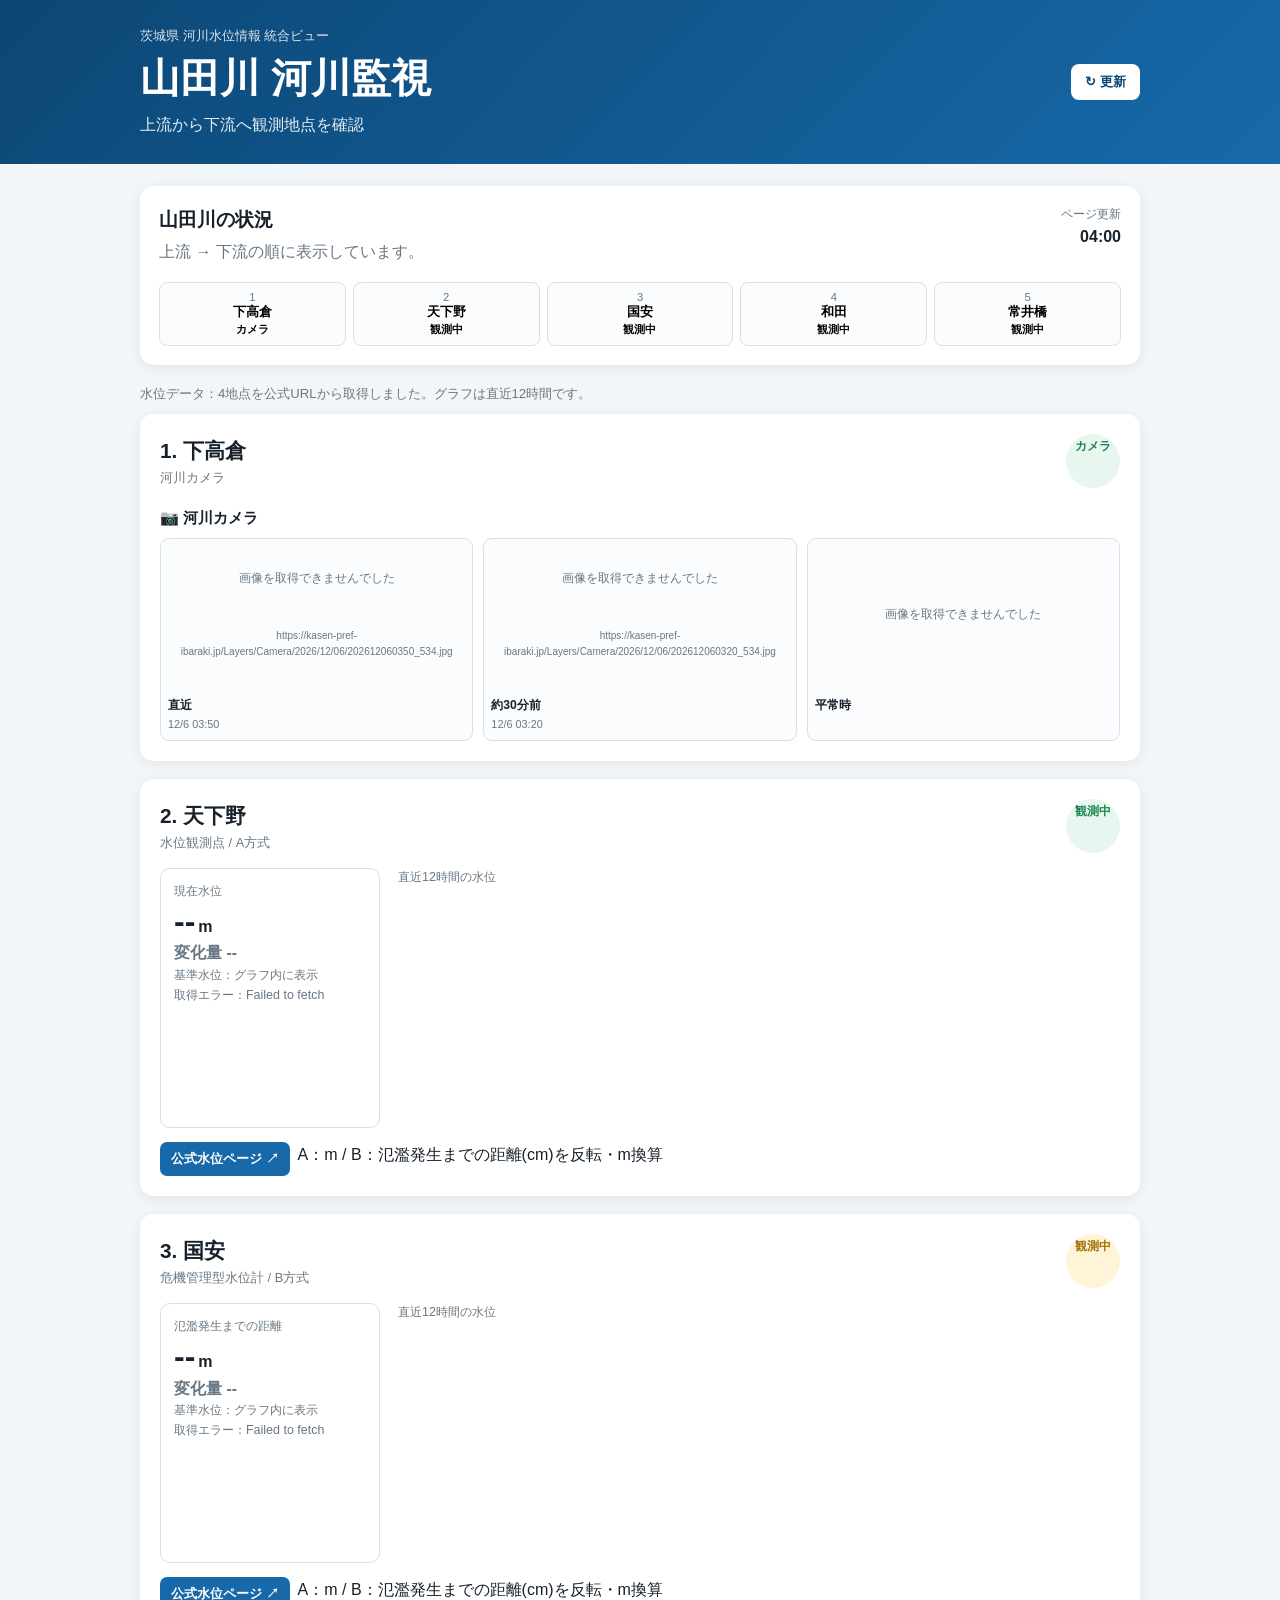
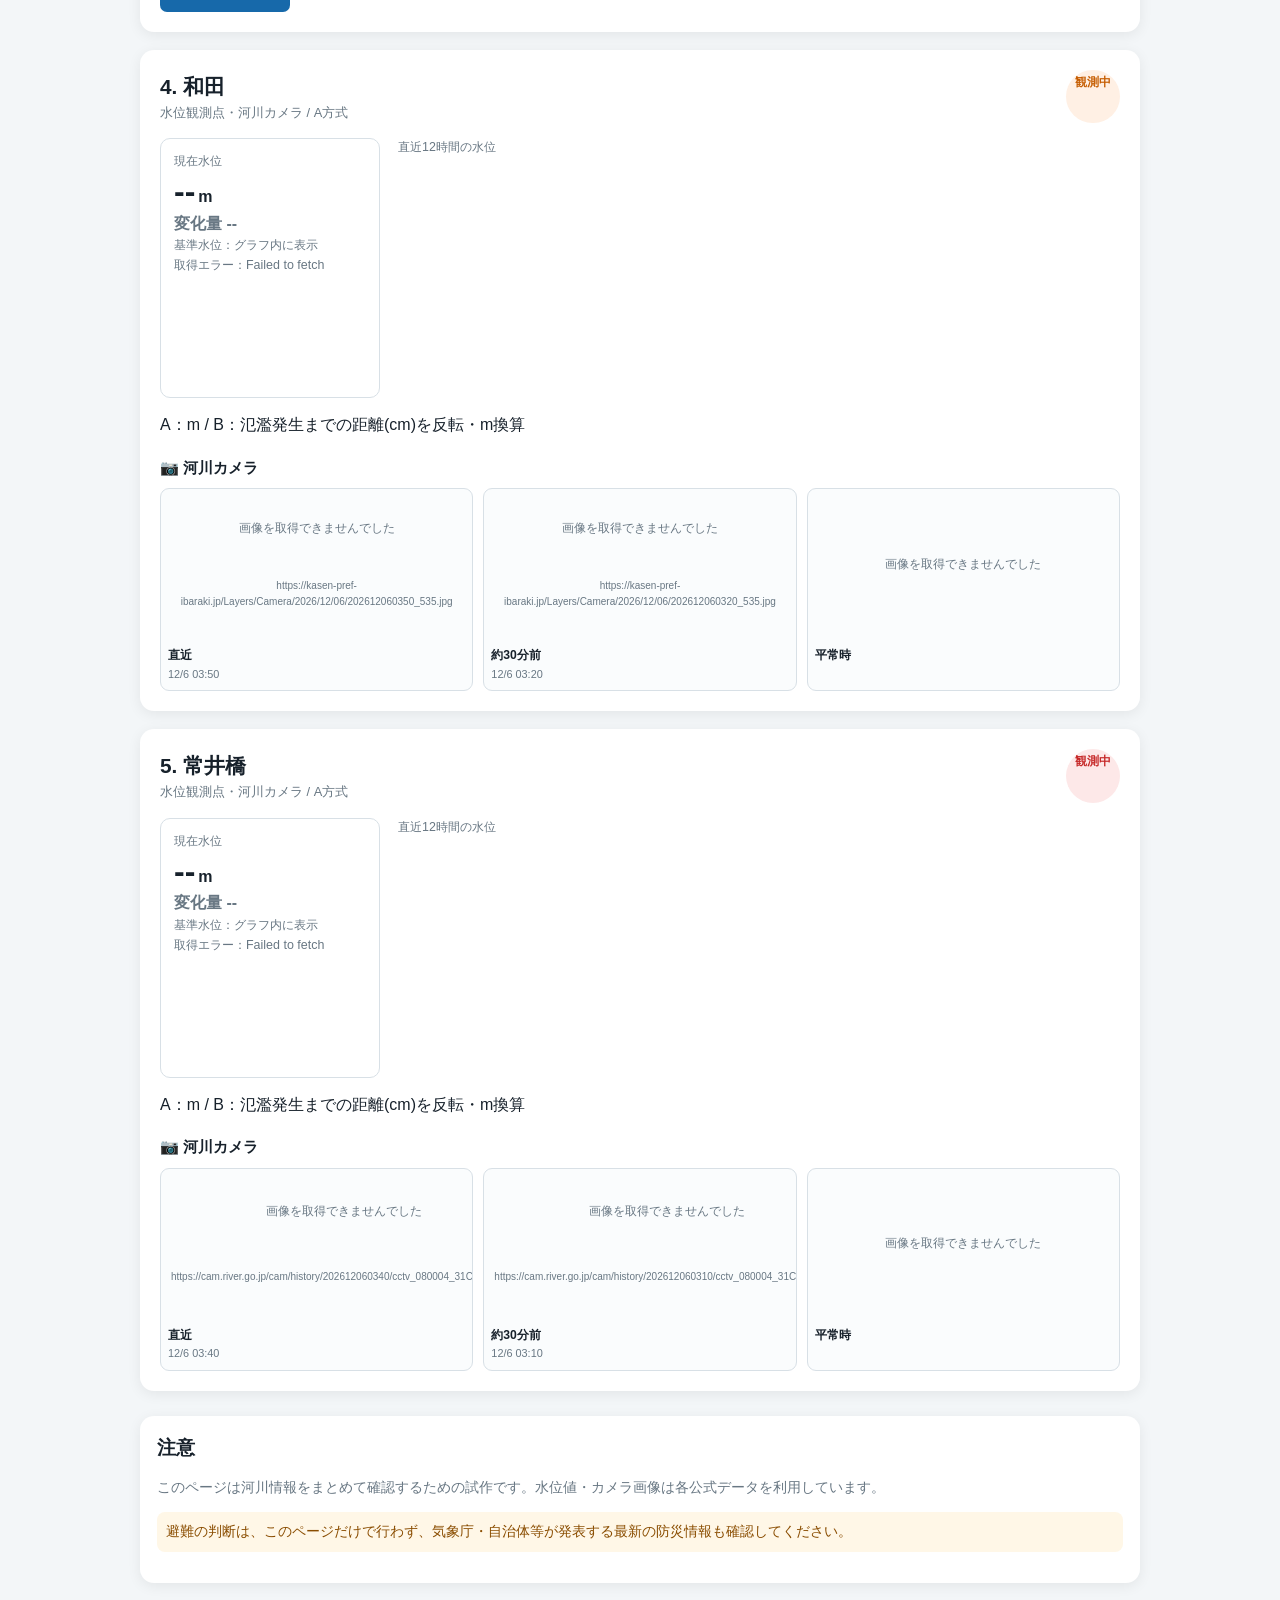
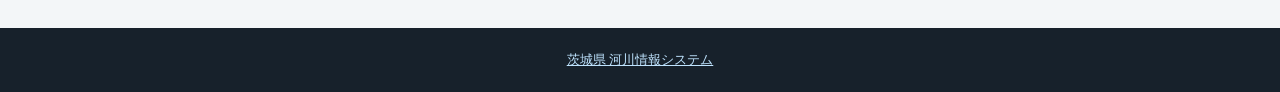
==== index.html @ 1f414ef3 "1st up" ====
<!DOCTYPE html>
<html lang="ja">
<head>
  <meta charset="UTF-8">
  <meta name="viewport" content="width=device-width, initial-scale=1.0">
  <title>山田川 河川監視</title>
  <link rel="stylesheet" href="style.css">
  <script src="https://cdn.jsdelivr.net/npm/chart.js"></script>
  <script src="https://cdn.jsdelivr.net/npm/chartjs-plugin-annotation@3.1.0"></script>
</head>
<body>
<header class="site-header">
  <div class="header-inner">
    <div>
      <p class="eyebrow">茨城県 河川水位情報 統合ビュー</p>
      <h1>山田川 河川監視</h1>
      <p class="subtitle">上流から下流へ観測地点を確認</p>
    </div>
    <button id="refreshBtn" class="refresh-btn">↻ 更新</button>
  </div>
</header>

<main class="container">
  <section class="overview">
    <div class="overview-title">
      <div>
        <h2>山田川の状況</h2>
        <p>上流 → 下流の順に表示しています。</p>
      </div>
      <div class="updated">
        <span>ページ更新</span>
        <strong id="updatedAt">--:--</strong>
      </div>
    </div>
    <div id="stationSummary" class="station-summary"></div>
  </section>

  <div id="message" class="message"></div>
  <section id="stationList" class="station-list"></section>

  <section class="notice">
    <h2>注意</h2>
    <p>このページは河川情報をまとめて確認するための試作です。水位値・カメラ画像は各公式データを利用しています。</p>
    <p class="warning">避難の判断は、このページだけで行わず、気象庁・自治体等が発表する最新の防災情報も確認してください。</p>
  </section>
</main>

<footer>
  <a href="https://www.kasen.pref.ibaraki.jp/" target="_blank" rel="noopener">茨城県 河川情報システム</a>
</footer>
<script src="script.js"></script>
</body>
</html>
---- style.css ----
*{box-sizing:border-box}
:root{--bg:#f3f6f8;--card:#fff;--text:#17212b;--muted:#687783;--line:#d8e0e6;--blue:#1769aa}
body{margin:0;background:var(--bg);color:var(--text);font-family:-apple-system,BlinkMacSystemFont,"Segoe UI","Noto Sans JP","Yu Gothic",Meiryo,sans-serif;line-height:1.6}
.site-header{background:linear-gradient(135deg,#0c4775,#1769aa);color:#fff;padding:26px 18px}
.header-inner,.container{width:min(100% - 28px,1000px);margin:auto}
.header-inner{display:flex;justify-content:space-between;align-items:center;gap:15px}
.eyebrow{margin:0;font-size:.8rem;opacity:.85}h1{margin:0;font-size:clamp(1.7rem,5vw,2.5rem)}.subtitle{margin:2px 0 0;opacity:.9}
.refresh-btn{border:0;border-radius:8px;background:#fff;color:#0c4775;padding:9px 14px;font-weight:700;cursor:pointer}
.container{padding:22px 0 45px}.overview,.station-card,.notice{background:var(--card);border-radius:14px;box-shadow:0 3px 14px #00000012}
.overview{padding:19px;margin-bottom:18px}.overview-title{display:flex;justify-content:space-between;gap:15px}.overview h2,.notice h2{margin:0;font-size:1.2rem}.overview p{margin:3px 0;color:var(--muted)}
.updated{text-align:right}.updated span{display:block;font-size:.75rem;color:var(--muted)}
.station-summary{display:grid;grid-template-columns:repeat(5,1fr);gap:7px;margin-top:15px}
.summary-item{border:1px solid var(--line);border-radius:8px;padding:8px 4px;background:#fafcfd;text-align:center;cursor:pointer}
.summary-item:hover{background:#e9f4fc}.summary-number{display:block;color:var(--muted);font-size:.7rem}.summary-name{display:block;font-weight:700;font-size:.82rem}
.summary-status{font-size:.7rem;font-weight:700}
.message{margin:10px 0;color:var(--muted);font-size:.82rem}
.station-card{position:relative;padding:20px;margin-bottom:18px}.station-header{display:flex;justify-content:space-between;gap:10px}.station-title h3{margin:0;font-size:1.3rem}.station-type{color:var(--muted);font-size:.8rem}
.status{border-radius:999px;padding:3px 9px;font-size:.73rem;font-weight:800;white-space:nowrap}.green{background:#e7f6ee;color:#16834b}.yellow{background:#fff4d8;color:#a16d00}.orange{background:#fff0e4;color:#c65d00}.red{background:#fde8e8;color:#c62828}
.station-body{display:grid;grid-template-columns:220px 1fr;gap:18px;margin-top:15px}.water-panel{border:1px solid var(--line);border-radius:10px;padding:13px}.water-label{font-size:.78rem;color:var(--muted)}.water-value{font-size:2rem;font-weight:800;line-height:1.2}.unit{font-size:1rem;margin-left:3px}.change{font-weight:700}.up{color:#c62828}.down{color:#1769aa}.flat{color:var(--muted)}
.chart-wrap{min-height:260px}.chart-title{font-size:.78rem;color:var(--muted);margin-bottom:5px}
.links{display:flex;flex-wrap:wrap;gap:8px;margin-top:14px}.links a{background:#1769aa;color:white;text-decoration:none;border-radius:7px;padding:7px 11px;font-size:.8rem;font-weight:700}.links a.secondary{background:#eef2f5;color:#34414c}
.camera-section{margin-top:18px}.camera-section h4{margin:0 0 8px;font-size:.95rem}
.camera-grid{display:grid;grid-template-columns:repeat(3,1fr);gap:10px}.camera-card{border:1px solid var(--line);border-radius:9px;overflow:hidden;background:#fafcfd}.camera-card img{width:100%;height:150px;object-fit:cover;display:block;background:#e9eef2}.camera-caption{padding:7px;font-size:.76rem;font-weight:700}.camera-time{font-size:.68rem;color:var(--muted);font-weight:400}
.camera-error{height:150px;display:grid;place-items:center;color:var(--muted);font-size:.75rem;text-align:center;padding:10px}
.notice{padding:17px;margin-top:25px}.notice p{color:var(--muted);font-size:.85rem}.warning{background:#fff7e7;padding:9px;border-radius:8px;color:#8a4d00!important}
footer{background:#17212b;color:#cbd5dc;text-align:center;padding:22px;font-size:.8rem}footer a{color:#bfe4ff}
@media(max-width:720px){.header-inner{align-items:flex-start;flex-direction:column}.station-summary{grid-template-columns:repeat(3,1fr)}.station-body{grid-template-columns:1fr}.camera-grid{grid-template-columns:1fr 1fr}.overview-title{flex-direction:column}.updated{text-align:left}}
@media(max-width:430px){.station-summary{grid-template-columns:repeat(2,1fr)}.camera-grid{grid-template-columns:1fr}.camera-card img,.camera-error{height:190px}}
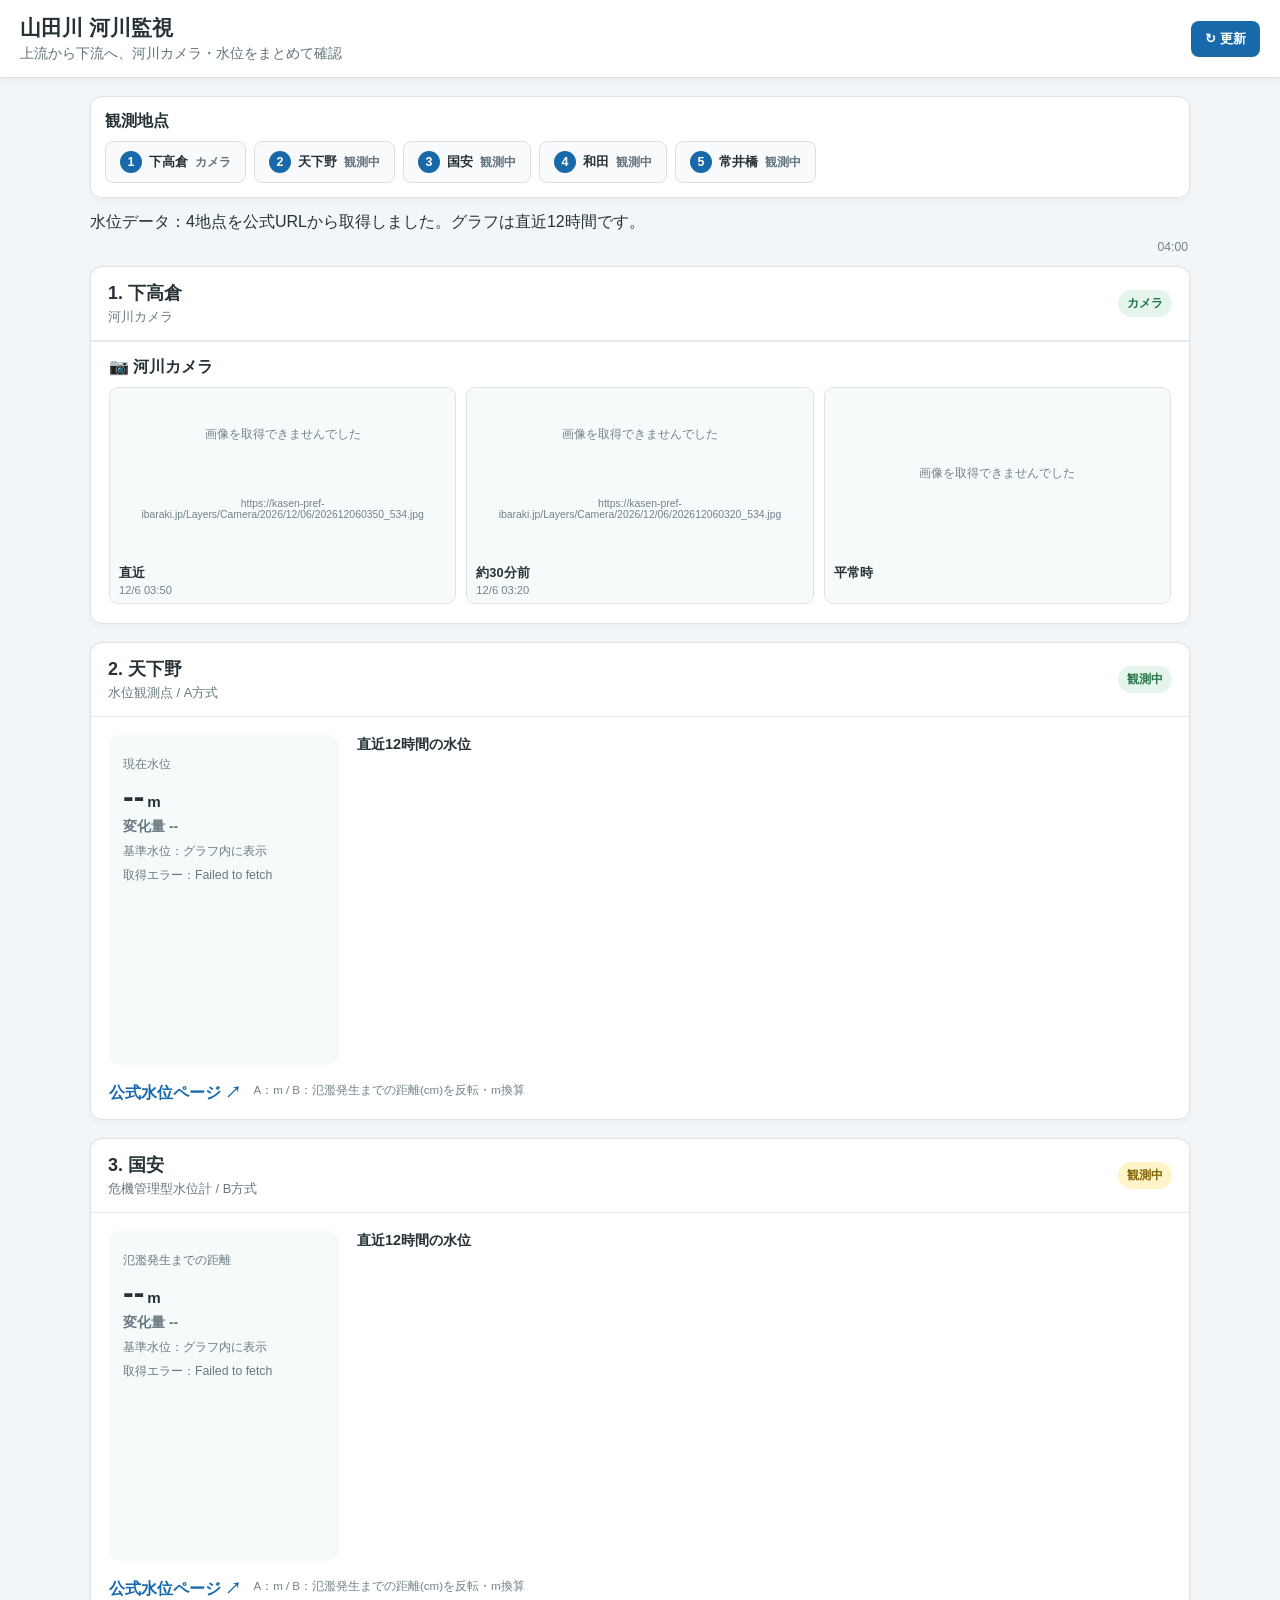
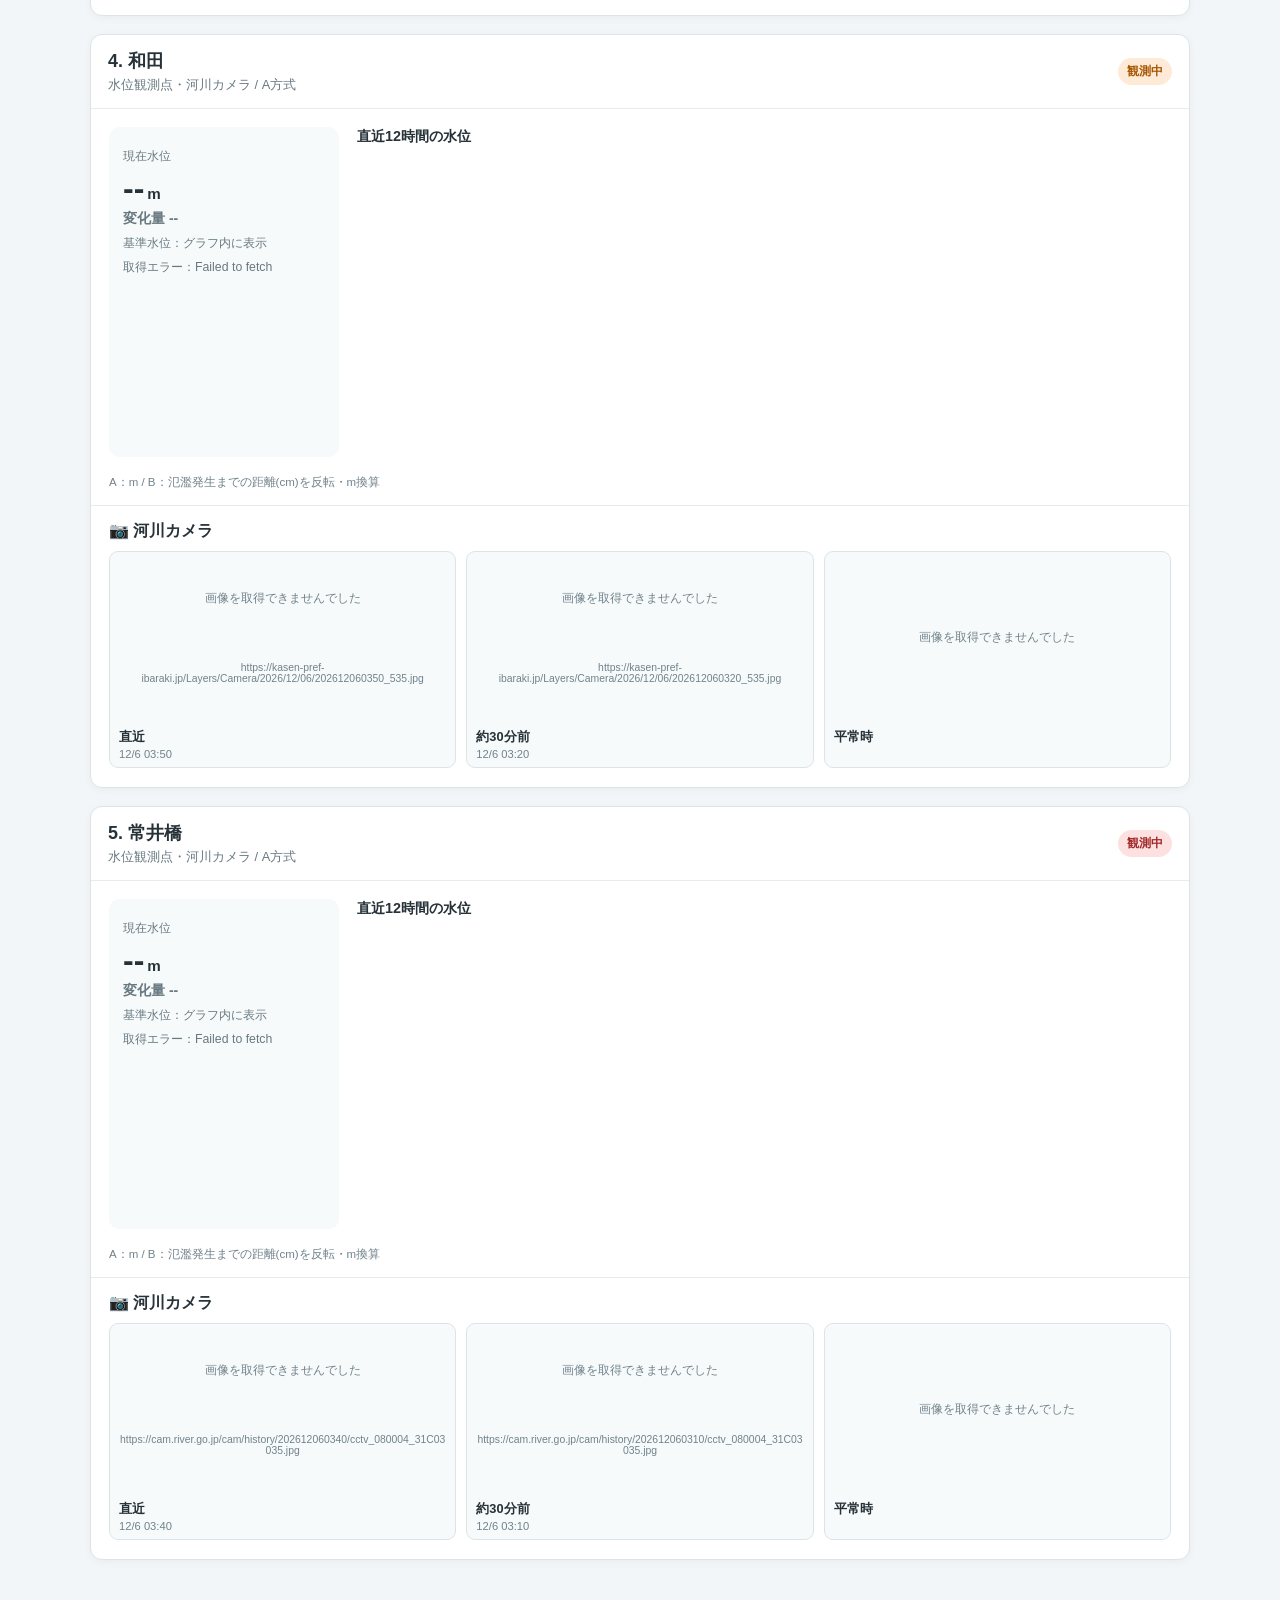
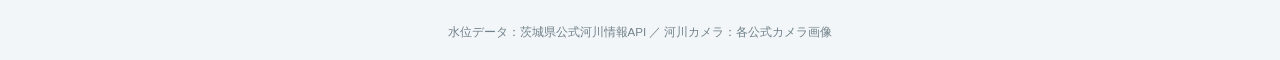
==== commit b972a2be: "5th up" ====
--- a/index.html
+++ b/index.html
@@ -1,53 +1 @@
-<!DOCTYPE html>
-<html lang="ja">
-<head>
-  <meta charset="UTF-8">
-  <meta name="viewport" content="width=device-width, initial-scale=1.0">
-  <title>山田川 河川監視</title>
-  <link rel="stylesheet" href="style.css">
-  <script src="https://cdn.jsdelivr.net/npm/chart.js"></script>
-  <script src="https://cdn.jsdelivr.net/npm/chartjs-plugin-annotation@3.1.0"></script>
-</head>
-<body>
-<header class="site-header">
-  <div class="header-inner">
-    <div>
-      <p class="eyebrow">茨城県 河川水位情報 統合ビュー</p>
-      <h1>山田川 河川監視</h1>
-      <p class="subtitle">上流から下流へ観測地点を確認</p>
-    </div>
-    <button id="refreshBtn" class="refresh-btn">↻ 更新</button>
-  </div>
-</header>
-
-<main class="container">
-  <section class="overview">
-    <div class="overview-title">
-      <div>
-        <h2>山田川の状況</h2>
-        <p>上流 → 下流の順に表示しています。</p>
-      </div>
-      <div class="updated">
-        <span>ページ更新</span>
-        <strong id="updatedAt">--:--</strong>
-      </div>
-    </div>
-    <div id="stationSummary" class="station-summary"></div>
-  </section>
-
-  <div id="message" class="message"></div>
-  <section id="stationList" class="station-list"></section>
-
-  <section class="notice">
-    <h2>注意</h2>
-    <p>このページは河川情報をまとめて確認するための試作です。水位値・カメラ画像は各公式データを利用しています。</p>
-    <p class="warning">避難の判断は、このページだけで行わず、気象庁・自治体等が発表する最新の防災情報も確認してください。</p>
-  </section>
-</main>
-
-<footer>
-  <a href="https://www.kasen.pref.ibaraki.jp/" target="_blank" rel="noopener">茨城県 河川情報システム</a>
-</footer>
-<script src="script.js"></script>
-</body>
-</html>
+<!doctype html><html lang="ja"><head><meta charset="UTF-8"><meta name="viewport" content="width=device-width,initial-scale=1"><title>山田川 河川監視</title><link rel="stylesheet" href="style.css"><script src="https://cdn.jsdelivr.net/npm/chart.js@4.4.4/dist/chart.umd.min.js"></script></head><body><header><div><h1>山田川 河川監視</h1><p>上流から下流へ、河川カメラ・水位をまとめて確認</p></div><button id="refreshBtn">↻ 更新</button></header><main><section class="summary"><h2>観測地点</h2><div id="stationSummary"></div></section><div id="message">データを取得しています…</div><div id="updatedAt"></div><section id="stationList"></section></main><footer>水位データ：茨城県公式河川情報API ／ 河川カメラ：各公式カメラ画像</footer><script src="script.js"></script></body></html>
--- a/style.css
+++ b/style.css
@@ -1,28 +1 @@
-*{box-sizing:border-box}
-:root{--bg:#f3f6f8;--card:#fff;--text:#17212b;--muted:#687783;--line:#d8e0e6;--blue:#1769aa}
-body{margin:0;background:var(--bg);color:var(--text);font-family:-apple-system,BlinkMacSystemFont,"Segoe UI","Noto Sans JP","Yu Gothic",Meiryo,sans-serif;line-height:1.6}
-.site-header{background:linear-gradient(135deg,#0c4775,#1769aa);color:#fff;padding:26px 18px}
-.header-inner,.container{width:min(100% - 28px,1000px);margin:auto}
-.header-inner{display:flex;justify-content:space-between;align-items:center;gap:15px}
-.eyebrow{margin:0;font-size:.8rem;opacity:.85}h1{margin:0;font-size:clamp(1.7rem,5vw,2.5rem)}.subtitle{margin:2px 0 0;opacity:.9}
-.refresh-btn{border:0;border-radius:8px;background:#fff;color:#0c4775;padding:9px 14px;font-weight:700;cursor:pointer}
-.container{padding:22px 0 45px}.overview,.station-card,.notice{background:var(--card);border-radius:14px;box-shadow:0 3px 14px #00000012}
-.overview{padding:19px;margin-bottom:18px}.overview-title{display:flex;justify-content:space-between;gap:15px}.overview h2,.notice h2{margin:0;font-size:1.2rem}.overview p{margin:3px 0;color:var(--muted)}
-.updated{text-align:right}.updated span{display:block;font-size:.75rem;color:var(--muted)}
-.station-summary{display:grid;grid-template-columns:repeat(5,1fr);gap:7px;margin-top:15px}
-.summary-item{border:1px solid var(--line);border-radius:8px;padding:8px 4px;background:#fafcfd;text-align:center;cursor:pointer}
-.summary-item:hover{background:#e9f4fc}.summary-number{display:block;color:var(--muted);font-size:.7rem}.summary-name{display:block;font-weight:700;font-size:.82rem}
-.summary-status{font-size:.7rem;font-weight:700}
-.message{margin:10px 0;color:var(--muted);font-size:.82rem}
-.station-card{position:relative;padding:20px;margin-bottom:18px}.station-header{display:flex;justify-content:space-between;gap:10px}.station-title h3{margin:0;font-size:1.3rem}.station-type{color:var(--muted);font-size:.8rem}
-.status{border-radius:999px;padding:3px 9px;font-size:.73rem;font-weight:800;white-space:nowrap}.green{background:#e7f6ee;color:#16834b}.yellow{background:#fff4d8;color:#a16d00}.orange{background:#fff0e4;color:#c65d00}.red{background:#fde8e8;color:#c62828}
-.station-body{display:grid;grid-template-columns:220px 1fr;gap:18px;margin-top:15px}.water-panel{border:1px solid var(--line);border-radius:10px;padding:13px}.water-label{font-size:.78rem;color:var(--muted)}.water-value{font-size:2rem;font-weight:800;line-height:1.2}.unit{font-size:1rem;margin-left:3px}.change{font-weight:700}.up{color:#c62828}.down{color:#1769aa}.flat{color:var(--muted)}
-.chart-wrap{min-height:260px}.chart-title{font-size:.78rem;color:var(--muted);margin-bottom:5px}
-.links{display:flex;flex-wrap:wrap;gap:8px;margin-top:14px}.links a{background:#1769aa;color:white;text-decoration:none;border-radius:7px;padding:7px 11px;font-size:.8rem;font-weight:700}.links a.secondary{background:#eef2f5;color:#34414c}
-.camera-section{margin-top:18px}.camera-section h4{margin:0 0 8px;font-size:.95rem}
-.camera-grid{display:grid;grid-template-columns:repeat(3,1fr);gap:10px}.camera-card{border:1px solid var(--line);border-radius:9px;overflow:hidden;background:#fafcfd}.camera-card img{width:100%;height:150px;object-fit:cover;display:block;background:#e9eef2}.camera-caption{padding:7px;font-size:.76rem;font-weight:700}.camera-time{font-size:.68rem;color:var(--muted);font-weight:400}
-.camera-error{height:150px;display:grid;place-items:center;color:var(--muted);font-size:.75rem;text-align:center;padding:10px}
-.notice{padding:17px;margin-top:25px}.notice p{color:var(--muted);font-size:.85rem}.warning{background:#fff7e7;padding:9px;border-radius:8px;color:#8a4d00!important}
-footer{background:#17212b;color:#cbd5dc;text-align:center;padding:22px;font-size:.8rem}footer a{color:#bfe4ff}
-@media(max-width:720px){.header-inner{align-items:flex-start;flex-direction:column}.station-summary{grid-template-columns:repeat(3,1fr)}.station-body{grid-template-columns:1fr}.camera-grid{grid-template-columns:1fr 1fr}.overview-title{flex-direction:column}.updated{text-align:left}}
-@media(max-width:430px){.station-summary{grid-template-columns:repeat(2,1fr)}.camera-grid{grid-template-columns:1fr}.camera-card img,.camera-error{height:190px}}
+*{box-sizing:border-box}body{margin:0;font-family:-apple-system,BlinkMacSystemFont,"Segoe UI","Noto Sans JP",sans-serif;background:#f3f6f8;color:#263238}header{position:sticky;top:0;z-index:10;display:flex;justify-content:space-between;align-items:center;padding:14px 20px;background:rgba(255,255,255,.97);border-bottom:1px solid #dce4e8;box-shadow:0 2px 8px rgba(0,0,0,.06)}header h1{margin:0 0 3px;font-size:1.3rem}header p{margin:0;color:#60727c;font-size:.85rem}button{border:0;border-radius:8px;padding:9px 14px;background:#1769aa;color:white;font-weight:bold;cursor:pointer}button:disabled{opacity:.6}main{width:min(1100px,calc(100% - 24px));margin:18px auto 45px}.summary,.station-card{background:#fff;border:1px solid #dce4e8;border-radius:12px;box-shadow:0 2px 8px rgba(0,0,0,.04)}.summary{padding:14px;margin-bottom:14px}.summary h2{margin:0 0 9px;font-size:1rem}#stationSummary{display:flex;flex-wrap:wrap;gap:8px}.summary-item{display:flex;align-items:center;gap:7px;border:1px solid #d7e0e5;border-radius:8px;background:#f8fafb;color:#263238}.summary-number{width:22px;height:22px;display:grid;place-items:center;border-radius:50%;background:#1769aa;color:#fff;font-size:.78rem}.summary-status{color:#60727c;font-size:.76rem}.message{padding:10px 12px;border-radius:8px;background:#eef6fb;color:#315b74;font-size:.88rem}.error-text{color:#b02a2a}.station-card{margin-bottom:18px;overflow:hidden}.station-header{display:flex;justify-content:space-between;gap:10px;align-items:center;padding:14px 17px;border-bottom:1px solid #e5ebee}.station-title h3{margin:0;font-size:1.12rem}.station-type{margin-top:4px;color:#687981;font-size:.8rem}.status{border-radius:999px;padding:5px 9px;font-size:.75rem;font-weight:bold}.status.green{background:#e5f5eb;color:#237447}.status.yellow{background:#fff4c9;color:#806300}.status.orange{background:#ffead7;color:#a65400}.status.red{background:#fde1e1;color:#a12626}.station-body{display:grid;grid-template-columns:230px minmax(0,1fr);gap:18px;padding:18px}.water-panel{border-radius:10px;background:#f7fafb;padding:14px}.water-label{color:#687981;font-size:.77rem;margin-top:7px}.water-value{margin:5px 0 2px;font-size:2rem;font-weight:800}.unit{font-size:.95rem;margin-left:3px}.change{font-weight:700;font-size:.88rem}.change.up{color:#c43e3e}.change.down{color:#1769aa}.change.flat{color:#687981}.chart-wrap{min-width:0}.chart-title{margin-bottom:7px;font-weight:bold;font-size:.9rem}.chart-wrap canvas{width:100%!important;height:300px!important}.links{padding:0 18px 15px;display:flex;gap:12px;flex-wrap:wrap}.links a{color:#1769aa;font-weight:bold;text-decoration:none}.links-note{color:#71828b;font-size:.72rem}.camera-section{border-top:1px solid #e5ebee;padding:15px 18px 19px}.camera-section h4{margin:0 0 9px}.camera-grid{display:grid;grid-template-columns:repeat(3,minmax(0,1fr));gap:10px}.camera-card{min-width:0;border:1px solid #dce4e8;border-radius:9px;overflow:hidden;background:#f7fafb}.camera-card img{display:block;width:100%;aspect-ratio:4/3;object-fit:cover;background:#e9eef1}.camera-error{min-height:170px;place-items:center;padding:10px;text-align:center;color:#71828b;font-size:.78rem;overflow-wrap:anywhere}.camera-caption{padding:7px 9px;font-size:.8rem;font-weight:bold}.camera-time{margin-top:2px;color:#71828b;font-size:.7rem;font-weight:normal}#updatedAt{margin:7px 2px 12px;color:#71828b;font-size:.76rem;text-align:right}footer{padding:20px;text-align:center;color:#71828b;font-size:.72rem}@media(max-width:760px){header{align-items:flex-start}.station-body{grid-template-columns:1fr}.camera-grid{grid-template-columns:1fr}.chart-wrap canvas{height:260px!important}}
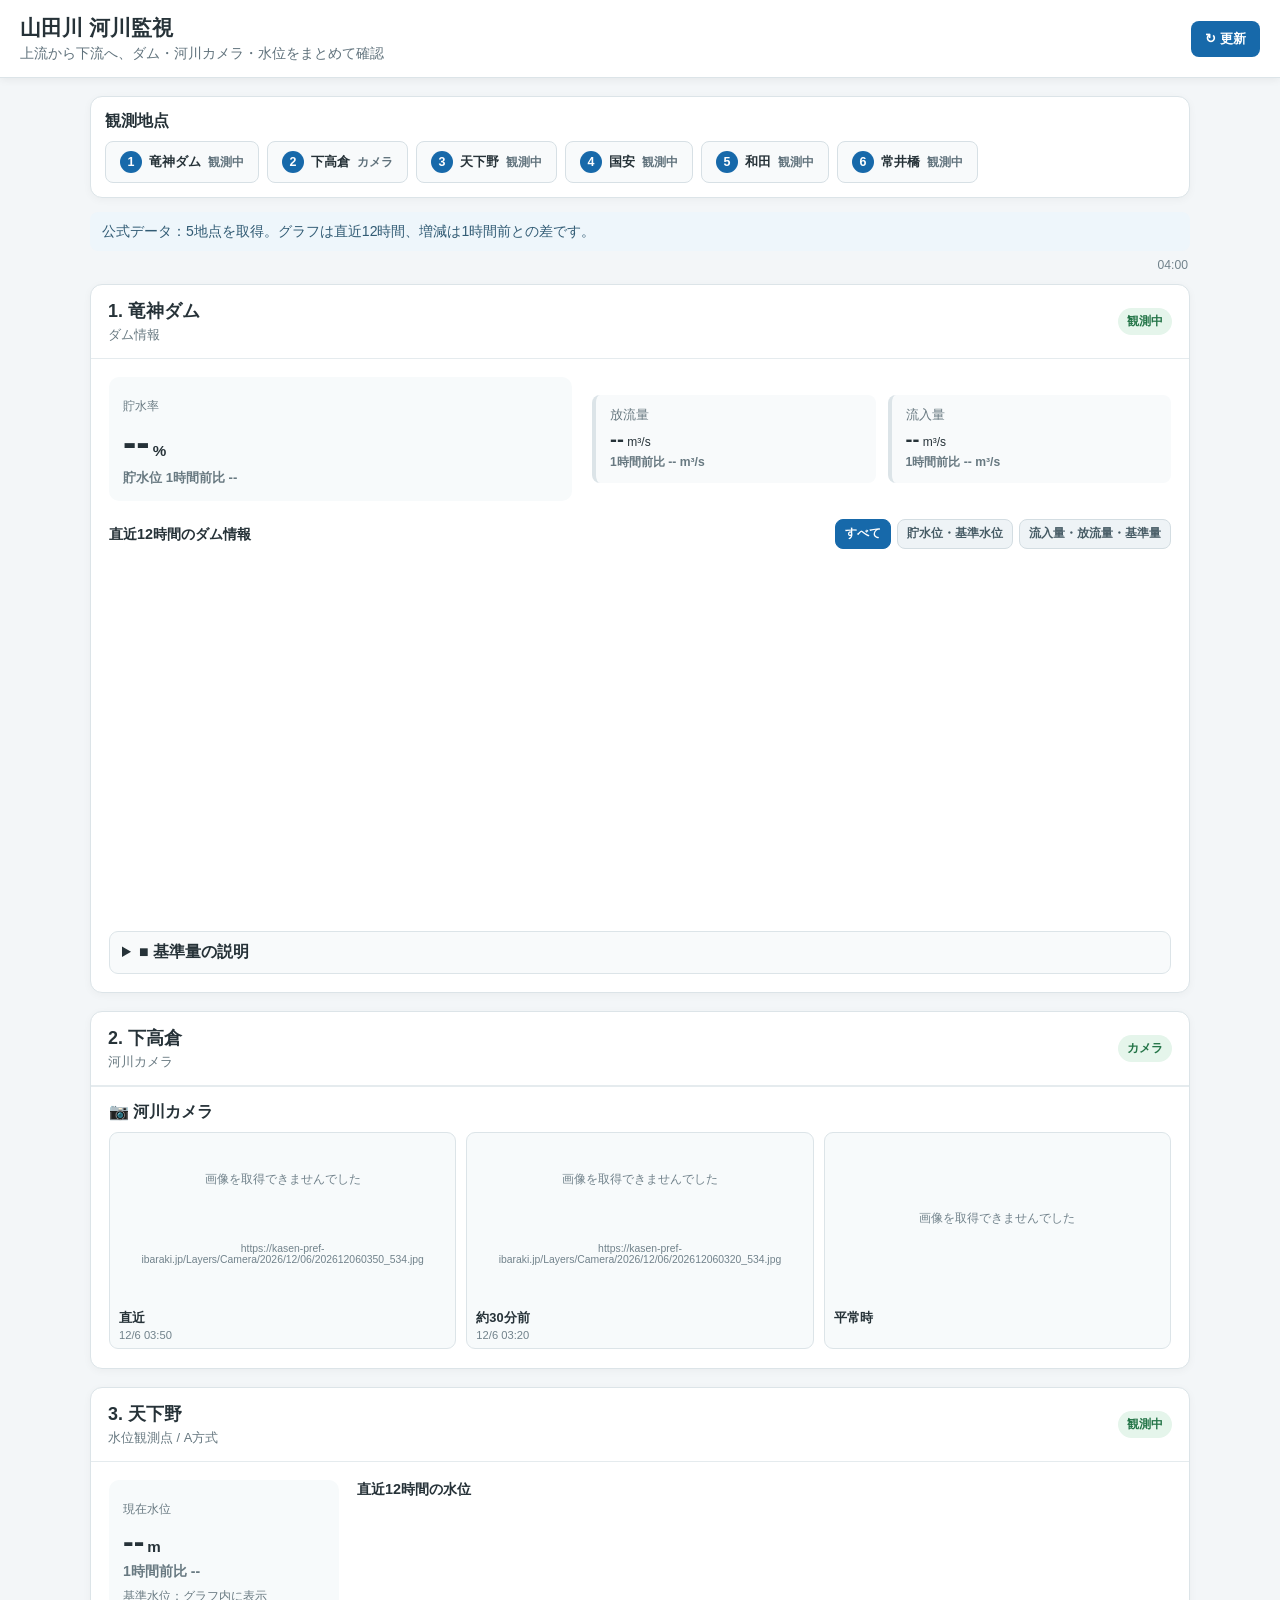
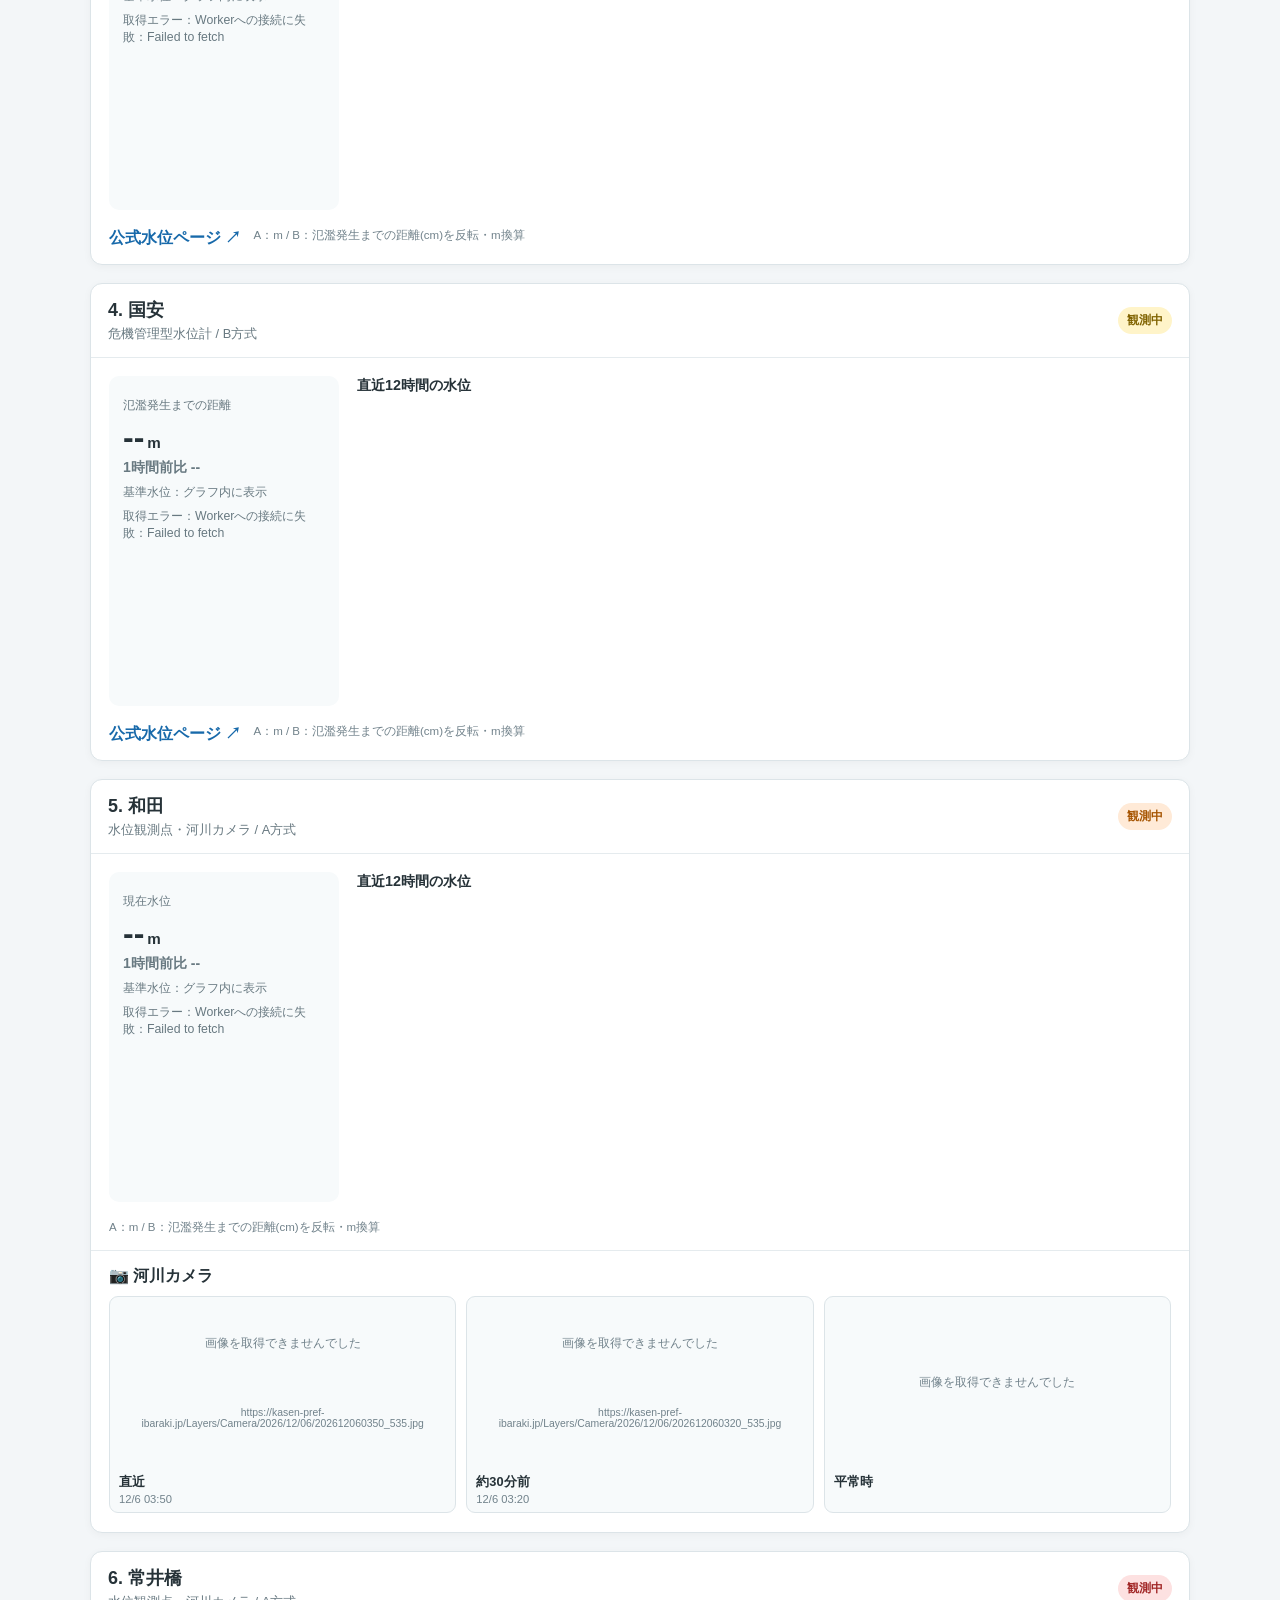
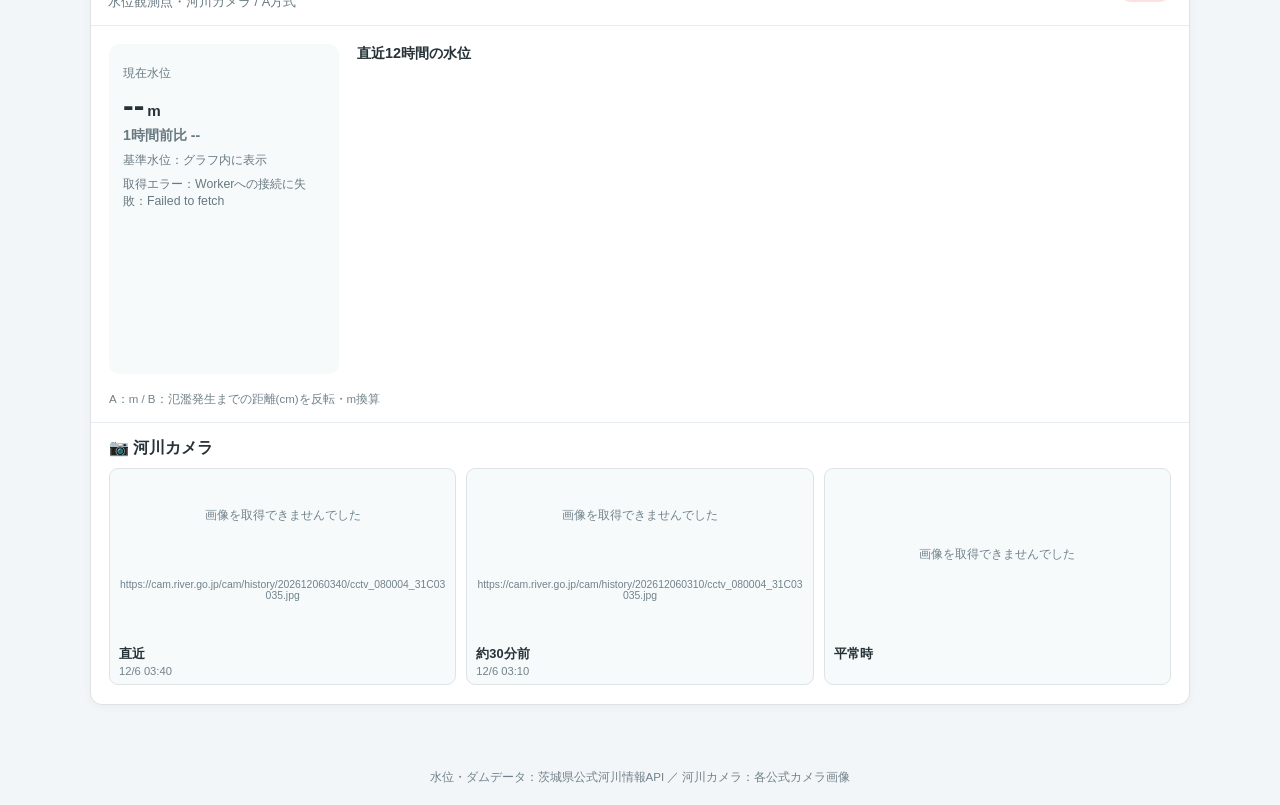
==== commit 516c5f9f: "8th up" ====
--- a/index.html
+++ b/index.html
@@ -1 +1,24 @@
-<!doctype html><html lang="ja"><head><meta charset="UTF-8"><meta name="viewport" content="width=device-width,initial-scale=1"><title>山田川 河川監視</title><link rel="stylesheet" href="style.css"><script src="https://cdn.jsdelivr.net/npm/chart.js@4.4.4/dist/chart.umd.min.js"></script></head><body><header><div><h1>山田川 河川監視</h1><p>上流から下流へ、河川カメラ・水位をまとめて確認</p></div><button id="refreshBtn">↻ 更新</button></header><main><section class="summary"><h2>観測地点</h2><div id="stationSummary"></div></section><div id="message">データを取得しています…</div><div id="updatedAt"></div><section id="stationList"></section></main><footer>水位データ：茨城県公式河川情報API ／ 河川カメラ：各公式カメラ画像</footer><script src="script.js"></script></body></html>
+<!doctype html>
+<html lang="ja">
+<head>
+<meta charset="UTF-8">
+<meta name="viewport" content="width=device-width,initial-scale=1">
+<title>山田川 河川監視</title>
+<link rel="stylesheet" href="style.css">
+<script src="https://cdn.jsdelivr.net/npm/chart.js@4.4.4/dist/chart.umd.min.js"></script>
+</head>
+<body>
+<header>
+  <div><h1>山田川 河川監視</h1><p>上流から下流へ、ダム・河川カメラ・水位をまとめて確認</p></div>
+  <button id="refreshBtn">↻ 更新</button>
+</header>
+<main>
+  <section class="summary"><h2>観測地点</h2><div id="stationSummary"></div></section>
+  <div id="message">データを取得しています…</div>
+  <div id="updatedAt"></div>
+  <section id="stationList"></section>
+</main>
+<footer>水位・ダムデータ：茨城県公式河川情報API ／ 河川カメラ：各公式カメラ画像</footer>
+<script src="script.js"></script>
+</body>
+</html>
--- a/style.css
+++ b/style.css
@@ -1 +1,4 @@
-*{box-sizing:border-box}body{margin:0;font-family:-apple-system,BlinkMacSystemFont,"Segoe UI","Noto Sans JP",sans-serif;background:#f3f6f8;color:#263238}header{position:sticky;top:0;z-index:10;display:flex;justify-content:space-between;align-items:center;padding:14px 20px;background:rgba(255,255,255,.97);border-bottom:1px solid #dce4e8;box-shadow:0 2px 8px rgba(0,0,0,.06)}header h1{margin:0 0 3px;font-size:1.3rem}header p{margin:0;color:#60727c;font-size:.85rem}button{border:0;border-radius:8px;padding:9px 14px;background:#1769aa;color:white;font-weight:bold;cursor:pointer}button:disabled{opacity:.6}main{width:min(1100px,calc(100% - 24px));margin:18px auto 45px}.summary,.station-card{background:#fff;border:1px solid #dce4e8;border-radius:12px;box-shadow:0 2px 8px rgba(0,0,0,.04)}.summary{padding:14px;margin-bottom:14px}.summary h2{margin:0 0 9px;font-size:1rem}#stationSummary{display:flex;flex-wrap:wrap;gap:8px}.summary-item{display:flex;align-items:center;gap:7px;border:1px solid #d7e0e5;border-radius:8px;background:#f8fafb;color:#263238}.summary-number{width:22px;height:22px;display:grid;place-items:center;border-radius:50%;background:#1769aa;color:#fff;font-size:.78rem}.summary-status{color:#60727c;font-size:.76rem}.message{padding:10px 12px;border-radius:8px;background:#eef6fb;color:#315b74;font-size:.88rem}.error-text{color:#b02a2a}.station-card{margin-bottom:18px;overflow:hidden}.station-header{display:flex;justify-content:space-between;gap:10px;align-items:center;padding:14px 17px;border-bottom:1px solid #e5ebee}.station-title h3{margin:0;font-size:1.12rem}.station-type{margin-top:4px;color:#687981;font-size:.8rem}.status{border-radius:999px;padding:5px 9px;font-size:.75rem;font-weight:bold}.status.green{background:#e5f5eb;color:#237447}.status.yellow{background:#fff4c9;color:#806300}.status.orange{background:#ffead7;color:#a65400}.status.red{background:#fde1e1;color:#a12626}.station-body{display:grid;grid-template-columns:230px minmax(0,1fr);gap:18px;padding:18px}.water-panel{border-radius:10px;background:#f7fafb;padding:14px}.water-label{color:#687981;font-size:.77rem;margin-top:7px}.water-value{margin:5px 0 2px;font-size:2rem;font-weight:800}.unit{font-size:.95rem;margin-left:3px}.change{font-weight:700;font-size:.88rem}.change.up{color:#c43e3e}.change.down{color:#1769aa}.change.flat{color:#687981}.chart-wrap{min-width:0}.chart-title{margin-bottom:7px;font-weight:bold;font-size:.9rem}.chart-wrap canvas{width:100%!important;height:300px!important}.links{padding:0 18px 15px;display:flex;gap:12px;flex-wrap:wrap}.links a{color:#1769aa;font-weight:bold;text-decoration:none}.links-note{color:#71828b;font-size:.72rem}.camera-section{border-top:1px solid #e5ebee;padding:15px 18px 19px}.camera-section h4{margin:0 0 9px}.camera-grid{display:grid;grid-template-columns:repeat(3,minmax(0,1fr));gap:10px}.camera-card{min-width:0;border:1px solid #dce4e8;border-radius:9px;overflow:hidden;background:#f7fafb}.camera-card img{display:block;width:100%;aspect-ratio:4/3;object-fit:cover;background:#e9eef1}.camera-error{min-height:170px;place-items:center;padding:10px;text-align:center;color:#71828b;font-size:.78rem;overflow-wrap:anywhere}.camera-caption{padding:7px 9px;font-size:.8rem;font-weight:bold}.camera-time{margin-top:2px;color:#71828b;font-size:.7rem;font-weight:normal}#updatedAt{margin:7px 2px 12px;color:#71828b;font-size:.76rem;text-align:right}footer{padding:20px;text-align:center;color:#71828b;font-size:.72rem}@media(max-width:760px){header{align-items:flex-start}.station-body{grid-template-columns:1fr}.camera-grid{grid-template-columns:1fr}.chart-wrap canvas{height:260px!important}}
+*{box-sizing:border-box}body{margin:0;font-family:-apple-system,BlinkMacSystemFont,"Segoe UI","Noto Sans JP",sans-serif;background:#f3f6f8;color:#263238}header{position:sticky;top:0;z-index:10;display:flex;justify-content:space-between;align-items:center;padding:14px 20px;background:rgba(255,255,255,.97);border-bottom:1px solid #dce4e8;box-shadow:0 2px 8px rgba(0,0,0,.06)}header h1{margin:0 0 3px;font-size:1.3rem}header p{margin:0;color:#60727c;font-size:.85rem}button{border:0;border-radius:8px;padding:9px 14px;background:#1769aa;color:white;font-weight:bold;cursor:pointer}button:disabled{opacity:.6}main{width:min(1100px,calc(100% - 24px));margin:18px auto 45px}.summary,.station-card{background:#fff;border:1px solid #dce4e8;border-radius:12px;box-shadow:0 2px 8px rgba(0,0,0,.04)}.summary{padding:14px;margin-bottom:14px}.summary h2{margin:0 0 9px;font-size:1rem}#stationSummary{display:flex;flex-wrap:wrap;gap:8px}.summary-item{display:flex;align-items:center;gap:7px;border:1px solid #d7e0e5;border-radius:8px;background:#f8fafb;color:#263238}.summary-number{width:22px;height:22px;display:grid;place-items:center;border-radius:50%;background:#1769aa;color:#fff;font-size:.78rem}.summary-status{color:#60727c;font-size:.76rem}.message{padding:10px 12px;border-radius:8px;background:#eef6fb;color:#315b74;font-size:.88rem}.error-text{color:#b02a2a}#message{padding:10px 12px;border-radius:8px;background:#eef6fb;color:#315b74;font-size:.88rem}.station-card{margin-bottom:18px;overflow:hidden}.station-header{display:flex;justify-content:space-between;gap:10px;align-items:center;padding:14px 17px;border-bottom:1px solid #e5ebee}.station-title h3{margin:0;font-size:1.12rem}.station-type{margin-top:4px;color:#687981;font-size:.8rem}.status{border-radius:999px;padding:5px 9px;font-size:.75rem;font-weight:bold}.status.green{background:#e5f5eb;color:#237447}.status.yellow{background:#fff4c9;color:#806300}.status.orange{background:#ffead7;color:#a65400}.status.red{background:#fde1e1;color:#a12626}.station-body{display:grid;grid-template-columns:230px minmax(0,1fr);gap:18px;padding:18px}.water-panel{border-radius:10px;background:#f7fafb;padding:14px}.water-label{color:#687981;font-size:.77rem;margin-top:7px}.water-value{margin:5px 0 2px;font-size:2rem;font-weight:800}.unit{font-size:.95rem;margin-left:3px}.change{font-weight:700;font-size:.88rem}.change.up,.dam-sub-change.up,.dam-flow-item em.up{color:#c43e3e}.change.down,.dam-sub-change.down,.dam-flow-item em.down{color:#1769aa}.change.flat,.dam-sub-change.flat,.dam-flow-item em.flat{color:#687981}.chart-wrap{min-width:0}.chart-title{margin-bottom:7px;font-weight:bold;font-size:.9rem}.chart-wrap canvas{width:100%!important;height:300px!important}.links{padding:0 18px 15px;display:flex;gap:12px;flex-wrap:wrap}.links a{color:#1769aa;font-weight:bold;text-decoration:none}.links-note{color:#71828b;font-size:.72rem}.camera-section{border-top:1px solid #e5ebee;padding:15px 18px 19px}.camera-section h4{margin:0 0 9px}.camera-grid{display:grid;grid-template-columns:repeat(3,minmax(0,1fr));gap:10px}.camera-card{min-width:0;border:1px solid #dce4e8;border-radius:9px;overflow:hidden;background:#f7fafb}.camera-card img{display:block;width:100%;aspect-ratio:4/3;object-fit:cover;background:#e9eef1}.camera-error{min-height:170px;place-items:center;padding:10px;text-align:center;color:#71828b;font-size:.78rem;overflow-wrap:anywhere}.camera-caption{padding:7px 9px;font-size:.8rem;font-weight:bold}.camera-time{margin-top:2px;color:#71828b;font-size:.7rem;font-weight:normal}#updatedAt{margin:7px 2px 12px;color:#71828b;font-size:.76rem;text-align:right}footer{padding:20px;text-align:center;color:#71828b;font-size:.72rem}
+/* 竜神ダム */
+.dam-summary{display:grid;grid-template-columns:minmax(240px,1fr) minmax(300px,1.25fr);gap:20px;padding:18px}.dam-main-value{border-radius:10px;background:#f7fafb;padding:14px}.dam-main-value .water-value{font-size:2.5rem}.dam-sub-change{font-size:.82rem;font-weight:700;margin-top:4px}.dam-flow-values{display:grid;grid-template-columns:1fr 1fr;gap:12px;align-items:center}.dam-flow-item{padding:12px 14px;border-left:4px solid #dce4e8;background:#f8fafb;border-radius:8px}.dam-flow-item span{display:block;color:#687981;font-size:.8rem}.dam-flow-item strong{display:block;font-size:1.3rem;margin-top:3px}.dam-flow-item strong small{font-size:.75rem;font-weight:normal}.dam-flow-item em{display:block;font-style:normal;font-size:.76rem;font-weight:700;margin-top:3px}.dam-chart-section{padding:0 18px 18px}.chart-title-row{display:flex;justify-content:space-between;align-items:center;gap:10px;flex-wrap:wrap;margin-bottom:8px}.chart-title-row .chart-title{margin:0}.dam-mode-buttons{display:flex;flex-wrap:wrap;gap:6px}.dam-mode-btn{padding:6px 9px;background:#eef3f6;color:#455a64;border:1px solid #d3dde2;font-size:.74rem}.dam-mode-btn.active{background:#1769aa;color:#fff;border-color:#1769aa}.dam-chart-wrap{height:360px}.dam-chart-wrap canvas{width:100%!important;height:360px!important}.dam-reference{margin-top:14px;border:1px solid #dce4e8;border-radius:9px;background:#f8fafb}.dam-reference summary{padding:10px 12px;cursor:pointer;font-weight:bold}.dam-reference-grid{display:grid;grid-template-columns:1fr 1fr;gap:18px;padding:4px 15px 15px}.dam-reference h4{margin:10px 0 6px;font-size:.9rem}.dam-reference ul{margin:0 0 8px;padding-left:1.2em;font-size:.8rem;line-height:1.7}.dam-reference p{margin:0;color:#5f7078;font-size:.76rem;line-height:1.7}
+@media(max-width:760px){header{align-items:flex-start}.station-body,.dam-summary{grid-template-columns:1fr}.camera-grid{grid-template-columns:1fr}.chart-wrap canvas{height:260px!important}.dam-chart-wrap,.dam-chart-wrap canvas{height:320px!important}.dam-flow-values{grid-template-columns:1fr}.dam-reference-grid{grid-template-columns:1fr}}
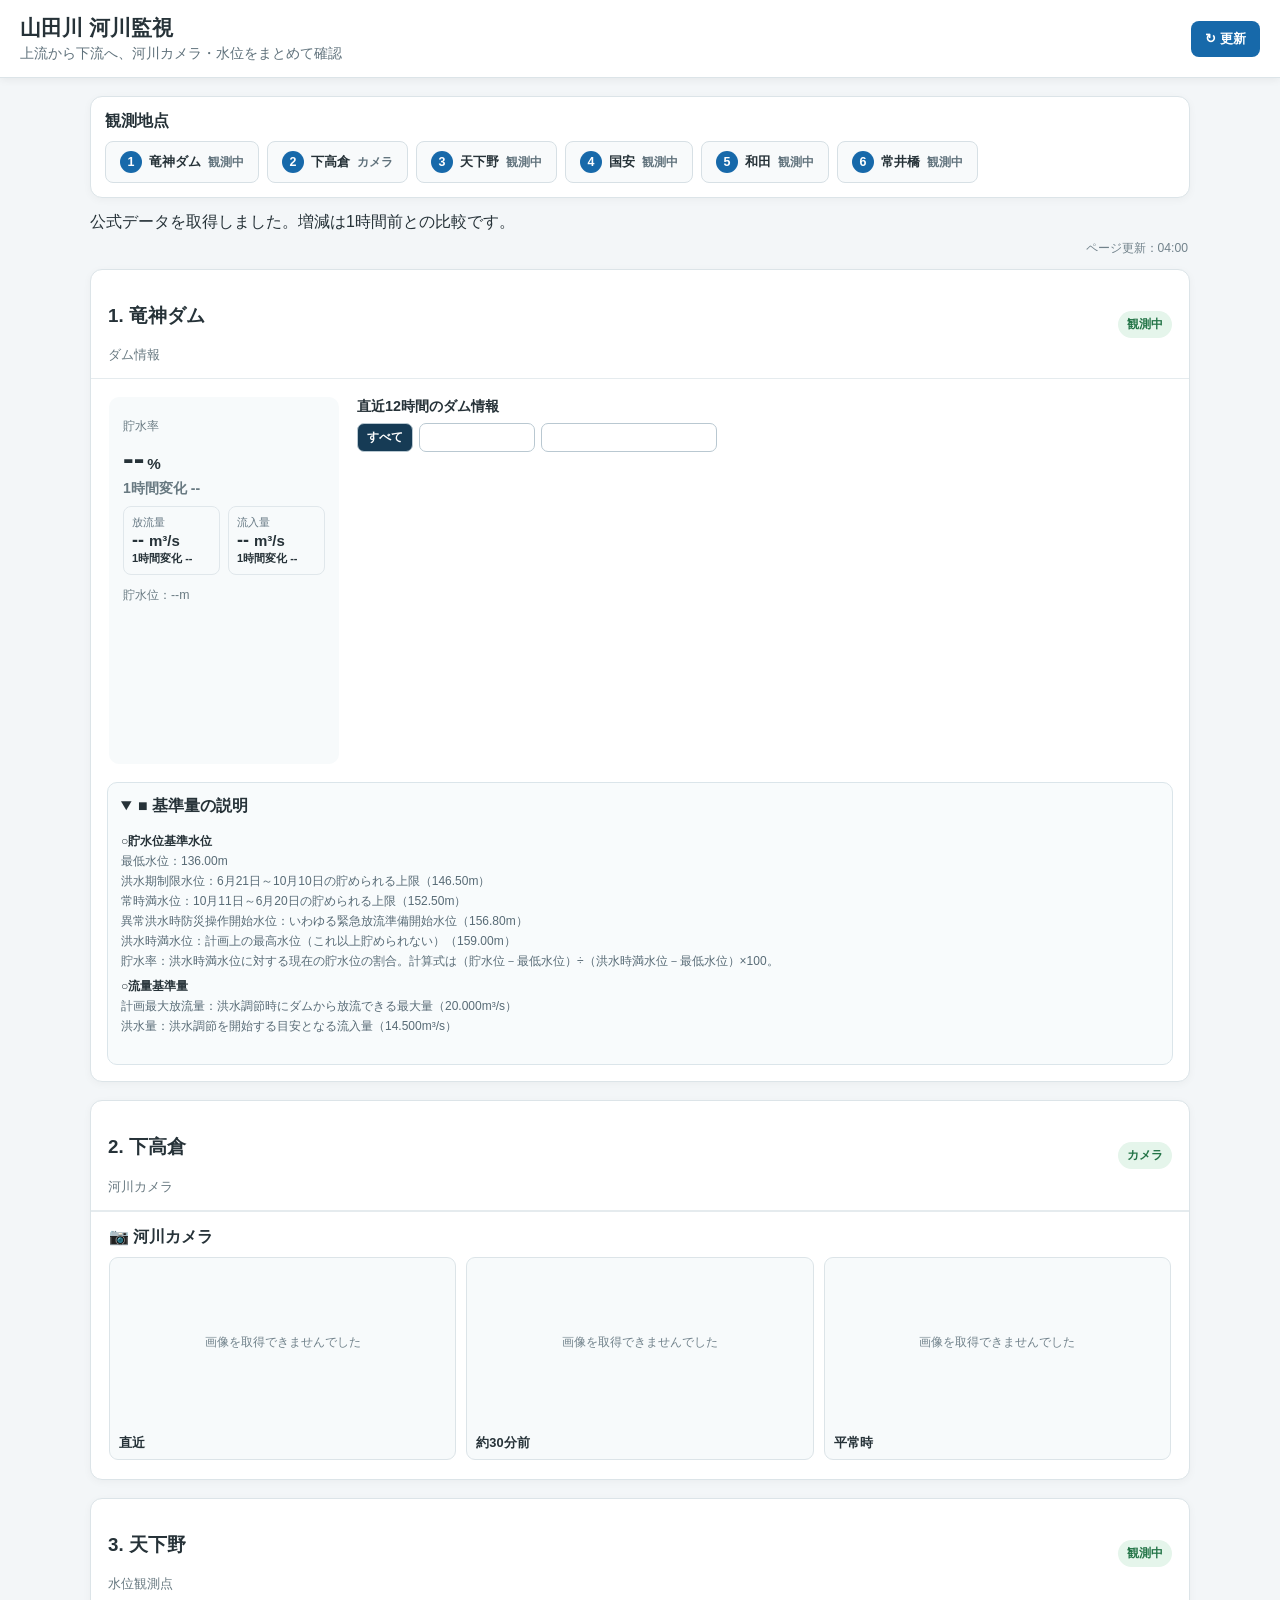
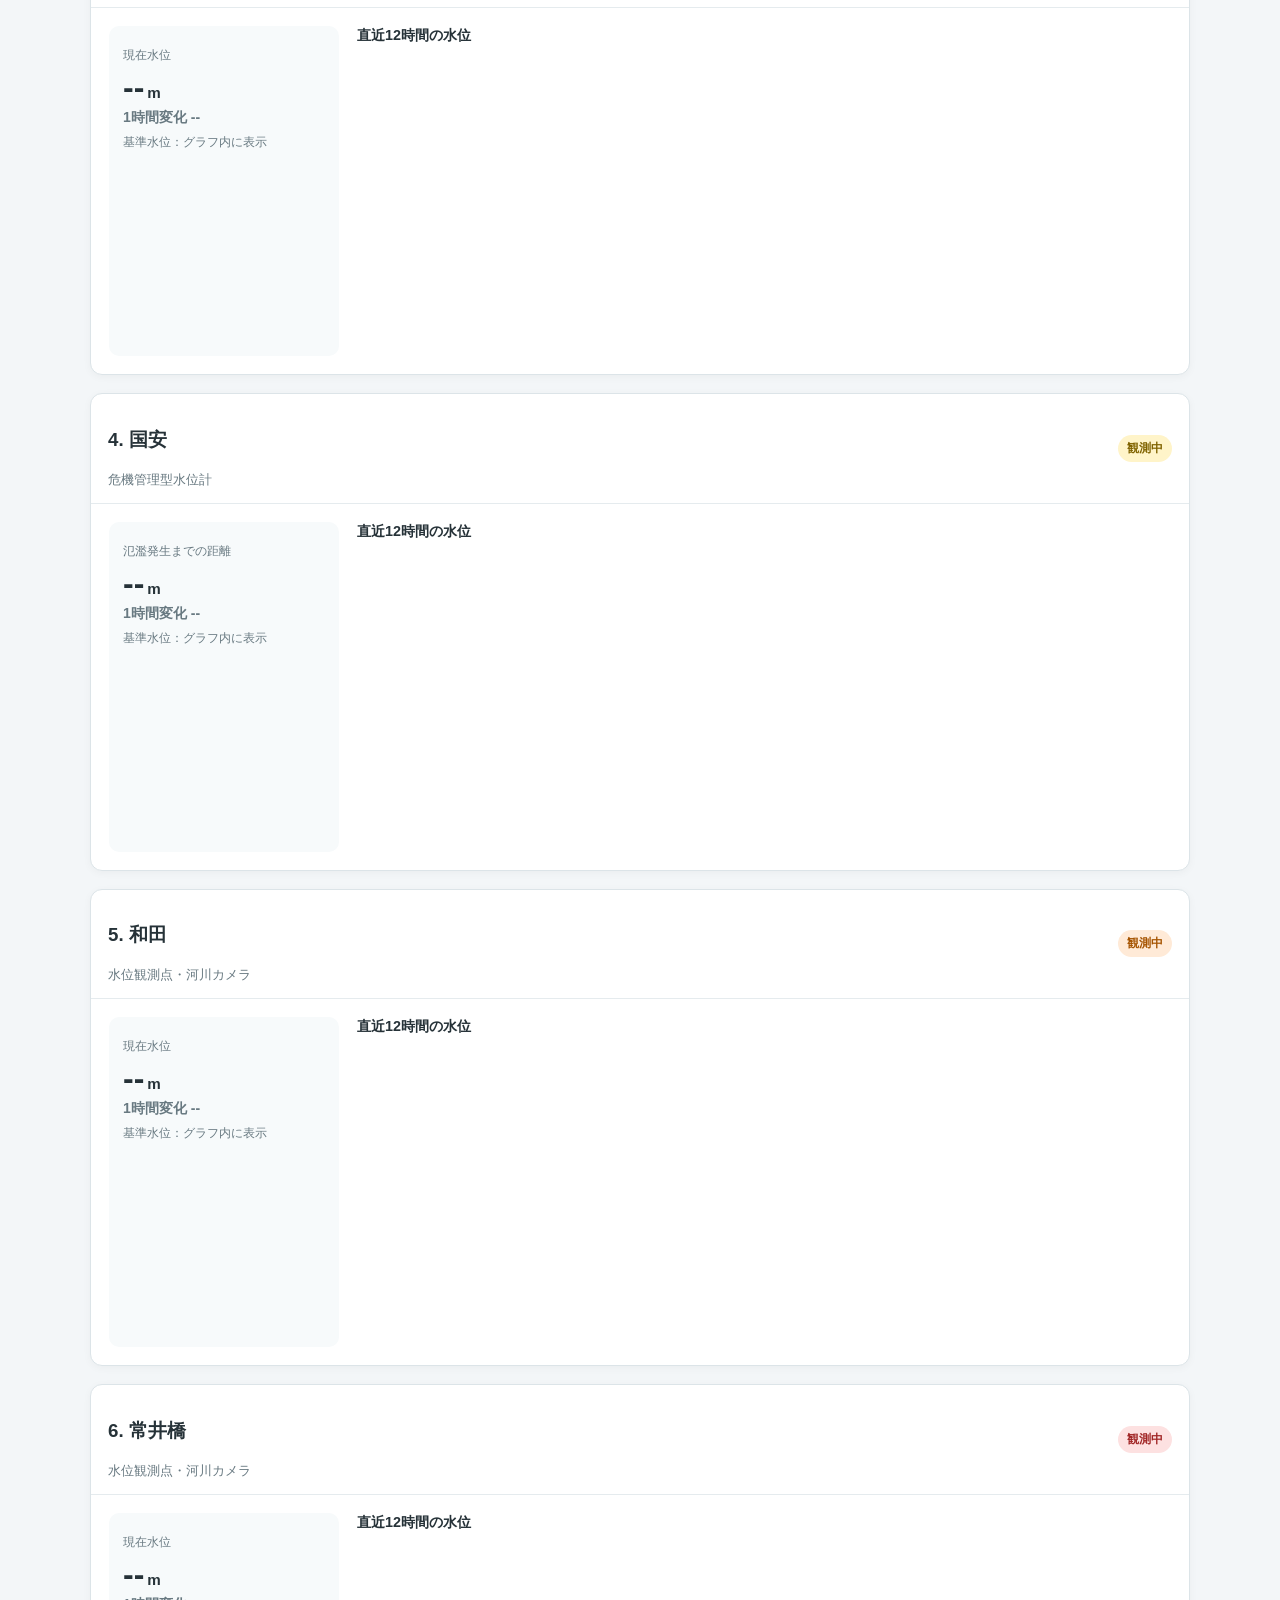
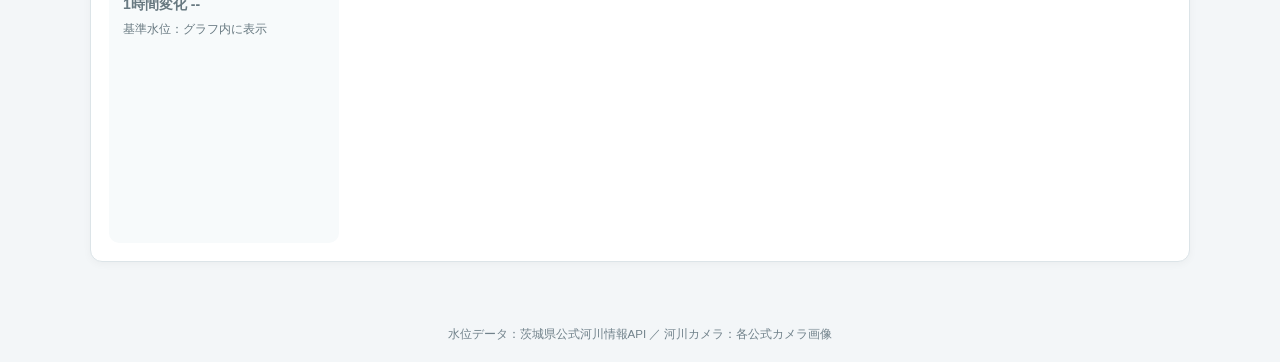
==== commit 18397dd5: "10th up" ====
--- a/index.html
+++ b/index.html
@@ -1,24 +1 @@
-<!doctype html>
-<html lang="ja">
-<head>
-<meta charset="UTF-8">
-<meta name="viewport" content="width=device-width,initial-scale=1">
-<title>山田川 河川監視</title>
-<link rel="stylesheet" href="style.css">
-<script src="https://cdn.jsdelivr.net/npm/chart.js@4.4.4/dist/chart.umd.min.js"></script>
-</head>
-<body>
-<header>
-  <div><h1>山田川 河川監視</h1><p>上流から下流へ、ダム・河川カメラ・水位をまとめて確認</p></div>
-  <button id="refreshBtn">↻ 更新</button>
-</header>
-<main>
-  <section class="summary"><h2>観測地点</h2><div id="stationSummary"></div></section>
-  <div id="message">データを取得しています…</div>
-  <div id="updatedAt"></div>
-  <section id="stationList"></section>
-</main>
-<footer>水位・ダムデータ：茨城県公式河川情報API ／ 河川カメラ：各公式カメラ画像</footer>
-<script src="script.js"></script>
-</body>
-</html>
+<!doctype html><html lang="ja"><head><meta charset="UTF-8"><meta name="viewport" content="width=device-width,initial-scale=1"><title>山田川 河川監視</title><link rel="stylesheet" href="style.css"><script src="https://cdn.jsdelivr.net/npm/chart.js@4.4.4/dist/chart.umd.min.js"></script></head><body><header><div><h1>山田川 河川監視</h1><p>上流から下流へ、河川カメラ・水位をまとめて確認</p></div><button id="refreshBtn">↻ 更新</button></header><main><section class="summary"><h2>観測地点</h2><div id="stationSummary"></div></section><div id="message">データを取得しています…</div><div id="updatedAt"></div><section id="stationList"></section></main><footer>水位データ：茨城県公式河川情報API ／ 河川カメラ：各公式カメラ画像</footer><script src="script.js"></script></body></html>
--- a/style.css
+++ b/style.css
@@ -1,4 +1,4 @@
-*{box-sizing:border-box}body{margin:0;font-family:-apple-system,BlinkMacSystemFont,"Segoe UI","Noto Sans JP",sans-serif;background:#f3f6f8;color:#263238}header{position:sticky;top:0;z-index:10;display:flex;justify-content:space-between;align-items:center;padding:14px 20px;background:rgba(255,255,255,.97);border-bottom:1px solid #dce4e8;box-shadow:0 2px 8px rgba(0,0,0,.06)}header h1{margin:0 0 3px;font-size:1.3rem}header p{margin:0;color:#60727c;font-size:.85rem}button{border:0;border-radius:8px;padding:9px 14px;background:#1769aa;color:white;font-weight:bold;cursor:pointer}button:disabled{opacity:.6}main{width:min(1100px,calc(100% - 24px));margin:18px auto 45px}.summary,.station-card{background:#fff;border:1px solid #dce4e8;border-radius:12px;box-shadow:0 2px 8px rgba(0,0,0,.04)}.summary{padding:14px;margin-bottom:14px}.summary h2{margin:0 0 9px;font-size:1rem}#stationSummary{display:flex;flex-wrap:wrap;gap:8px}.summary-item{display:flex;align-items:center;gap:7px;border:1px solid #d7e0e5;border-radius:8px;background:#f8fafb;color:#263238}.summary-number{width:22px;height:22px;display:grid;place-items:center;border-radius:50%;background:#1769aa;color:#fff;font-size:.78rem}.summary-status{color:#60727c;font-size:.76rem}.message{padding:10px 12px;border-radius:8px;background:#eef6fb;color:#315b74;font-size:.88rem}.error-text{color:#b02a2a}#message{padding:10px 12px;border-radius:8px;background:#eef6fb;color:#315b74;font-size:.88rem}.station-card{margin-bottom:18px;overflow:hidden}.station-header{display:flex;justify-content:space-between;gap:10px;align-items:center;padding:14px 17px;border-bottom:1px solid #e5ebee}.station-title h3{margin:0;font-size:1.12rem}.station-type{margin-top:4px;color:#687981;font-size:.8rem}.status{border-radius:999px;padding:5px 9px;font-size:.75rem;font-weight:bold}.status.green{background:#e5f5eb;color:#237447}.status.yellow{background:#fff4c9;color:#806300}.status.orange{background:#ffead7;color:#a65400}.status.red{background:#fde1e1;color:#a12626}.station-body{display:grid;grid-template-columns:230px minmax(0,1fr);gap:18px;padding:18px}.water-panel{border-radius:10px;background:#f7fafb;padding:14px}.water-label{color:#687981;font-size:.77rem;margin-top:7px}.water-value{margin:5px 0 2px;font-size:2rem;font-weight:800}.unit{font-size:.95rem;margin-left:3px}.change{font-weight:700;font-size:.88rem}.change.up,.dam-sub-change.up,.dam-flow-item em.up{color:#c43e3e}.change.down,.dam-sub-change.down,.dam-flow-item em.down{color:#1769aa}.change.flat,.dam-sub-change.flat,.dam-flow-item em.flat{color:#687981}.chart-wrap{min-width:0}.chart-title{margin-bottom:7px;font-weight:bold;font-size:.9rem}.chart-wrap canvas{width:100%!important;height:300px!important}.links{padding:0 18px 15px;display:flex;gap:12px;flex-wrap:wrap}.links a{color:#1769aa;font-weight:bold;text-decoration:none}.links-note{color:#71828b;font-size:.72rem}.camera-section{border-top:1px solid #e5ebee;padding:15px 18px 19px}.camera-section h4{margin:0 0 9px}.camera-grid{display:grid;grid-template-columns:repeat(3,minmax(0,1fr));gap:10px}.camera-card{min-width:0;border:1px solid #dce4e8;border-radius:9px;overflow:hidden;background:#f7fafb}.camera-card img{display:block;width:100%;aspect-ratio:4/3;object-fit:cover;background:#e9eef1}.camera-error{min-height:170px;place-items:center;padding:10px;text-align:center;color:#71828b;font-size:.78rem;overflow-wrap:anywhere}.camera-caption{padding:7px 9px;font-size:.8rem;font-weight:bold}.camera-time{margin-top:2px;color:#71828b;font-size:.7rem;font-weight:normal}#updatedAt{margin:7px 2px 12px;color:#71828b;font-size:.76rem;text-align:right}footer{padding:20px;text-align:center;color:#71828b;font-size:.72rem}
-/* 竜神ダム */
-.dam-summary{display:grid;grid-template-columns:minmax(240px,1fr) minmax(300px,1.25fr);gap:20px;padding:18px}.dam-main-value{border-radius:10px;background:#f7fafb;padding:14px}.dam-main-value .water-value{font-size:2.5rem}.dam-sub-change{font-size:.82rem;font-weight:700;margin-top:4px}.dam-flow-values{display:grid;grid-template-columns:1fr 1fr;gap:12px;align-items:center}.dam-flow-item{padding:12px 14px;border-left:4px solid #dce4e8;background:#f8fafb;border-radius:8px}.dam-flow-item span{display:block;color:#687981;font-size:.8rem}.dam-flow-item strong{display:block;font-size:1.3rem;margin-top:3px}.dam-flow-item strong small{font-size:.75rem;font-weight:normal}.dam-flow-item em{display:block;font-style:normal;font-size:.76rem;font-weight:700;margin-top:3px}.dam-chart-section{padding:0 18px 18px}.chart-title-row{display:flex;justify-content:space-between;align-items:center;gap:10px;flex-wrap:wrap;margin-bottom:8px}.chart-title-row .chart-title{margin:0}.dam-mode-buttons{display:flex;flex-wrap:wrap;gap:6px}.dam-mode-btn{padding:6px 9px;background:#eef3f6;color:#455a64;border:1px solid #d3dde2;font-size:.74rem}.dam-mode-btn.active{background:#1769aa;color:#fff;border-color:#1769aa}.dam-chart-wrap{height:360px}.dam-chart-wrap canvas{width:100%!important;height:360px!important}.dam-reference{margin-top:14px;border:1px solid #dce4e8;border-radius:9px;background:#f8fafb}.dam-reference summary{padding:10px 12px;cursor:pointer;font-weight:bold}.dam-reference-grid{display:grid;grid-template-columns:1fr 1fr;gap:18px;padding:4px 15px 15px}.dam-reference h4{margin:10px 0 6px;font-size:.9rem}.dam-reference ul{margin:0 0 8px;padding-left:1.2em;font-size:.8rem;line-height:1.7}.dam-reference p{margin:0;color:#5f7078;font-size:.76rem;line-height:1.7}
-@media(max-width:760px){header{align-items:flex-start}.station-body,.dam-summary{grid-template-columns:1fr}.camera-grid{grid-template-columns:1fr}.chart-wrap canvas{height:260px!important}.dam-chart-wrap,.dam-chart-wrap canvas{height:320px!important}.dam-flow-values{grid-template-columns:1fr}.dam-reference-grid{grid-template-columns:1fr}}
+*{box-sizing:border-box}body{margin:0;font-family:-apple-system,BlinkMacSystemFont,"Segoe UI","Noto Sans JP",sans-serif;background:#f3f6f8;color:#263238}header{position:sticky;top:0;z-index:10;display:flex;justify-content:space-between;align-items:center;padding:14px 20px;background:rgba(255,255,255,.97);border-bottom:1px solid #dce4e8;box-shadow:0 2px 8px rgba(0,0,0,.06)}header h1{margin:0 0 3px;font-size:1.3rem}header p{margin:0;color:#60727c;font-size:.85rem}button{border:0;border-radius:8px;padding:9px 14px;background:#1769aa;color:white;font-weight:bold;cursor:pointer}button:disabled{opacity:.6}main{width:min(1100px,calc(100% - 24px));margin:18px auto 45px}.summary,.station-card{background:#fff;border:1px solid #dce4e8;border-radius:12px;box-shadow:0 2px 8px rgba(0,0,0,.04)}.summary{padding:14px;margin-bottom:14px}.summary h2{margin:0 0 9px;font-size:1rem}#stationSummary{display:flex;flex-wrap:wrap;gap:8px}.summary-item{display:flex;align-items:center;gap:7px;border:1px solid #d7e0e5;border-radius:8px;background:#f8fafb;color:#263238}.summary-number{width:22px;height:22px;display:grid;place-items:center;border-radius:50%;background:#1769aa;color:#fff;font-size:.78rem}.summary-status{color:#60727c;font-size:.76rem}.message{padding:10px 12px;border-radius:8px;background:#eef6fb;color:#315b74;font-size:.88rem}.error-text{color:#b02a2a}.station-card{margin-bottom:18px;overflow:hidden}.station-header{display:flex;justify-content:space-between;gap:10px;align-items:center;padding:14px 17px;border-bottom:1px solid #e5ebee}.station-title h3{margin:0;font-size:1.12rem}.station-type{margin-top:4px;color:#687981;font-size:.8rem}.status{border-radius:999px;padding:5px 9px;font-size:.75rem;font-weight:bold}.status.green{background:#e5f5eb;color:#237447}.status.yellow{background:#fff4c9;color:#806300}.status.orange{background:#ffead7;color:#a65400}.status.red{background:#fde1e1;color:#a12626}.station-body{display:grid;grid-template-columns:230px minmax(0,1fr);gap:18px;padding:18px}.water-panel{border-radius:10px;background:#f7fafb;padding:14px}.water-label{color:#687981;font-size:.77rem;margin-top:7px}.water-value{margin:5px 0 2px;font-size:2rem;font-weight:800}.unit{font-size:.95rem;margin-left:3px}.change{font-weight:700;font-size:.88rem}.change.up{color:#c43e3e}.change.down{color:#1769aa}.change.flat{color:#687981}.chart-wrap{min-width:0}.chart-title{margin-bottom:7px;font-weight:bold;font-size:.9rem}.chart-wrap canvas{width:100%!important;height:300px!important}.links{padding:0 18px 15px;display:flex;gap:12px;flex-wrap:wrap}.links a{color:#1769aa;font-weight:bold;text-decoration:none}.links-note{color:#71828b;font-size:.72rem}.camera-section{border-top:1px solid #e5ebee;padding:15px 18px 19px}.camera-section h4{margin:0 0 9px}.camera-grid{display:grid;grid-template-columns:repeat(3,minmax(0,1fr));gap:10px}.camera-card{min-width:0;border:1px solid #dce4e8;border-radius:9px;overflow:hidden;background:#f7fafb}.camera-card img{display:block;width:100%;aspect-ratio:4/3;object-fit:cover;background:#e9eef1}.camera-error{min-height:170px;place-items:center;padding:10px;text-align:center;color:#71828b;font-size:.78rem;overflow-wrap:anywhere}.camera-caption{padding:7px 9px;font-size:.8rem;font-weight:bold}.camera-time{margin-top:2px;color:#71828b;font-size:.7rem;font-weight:normal}#updatedAt{margin:7px 2px 12px;color:#71828b;font-size:.76rem;text-align:right}footer{padding:20px;text-align:center;color:#71828b;font-size:.72rem}@media(max-width:760px){header{align-items:flex-start}.station-body{grid-template-columns:1fr}.camera-grid{grid-template-columns:1fr}.chart-wrap canvas{height:260px!important}}
+.chart-controls{display:flex;flex-wrap:wrap;gap:6px;margin-bottom:8px}.chart-btn{border:1px solid #b9c8d1;background:#fff;border-radius:7px;padding:5px 9px;font-size:12px;cursor:pointer}.chart-btn.active{background:#163b55;color:#fff}.sub-values{display:grid;grid-template-columns:1fr 1fr;gap:8px;margin:8px 0 12px}.sub-value{border:1px solid #e0e7eb;border-radius:8px;padding:8px}.sub-value .label{font-size:11px;color:#687a85}.sub-value .value{font-size:18px;font-weight:750}.sub-change{font-size:11px;font-weight:700}.explanation{margin:0 16px 16px;padding:13px;border:1px solid #dbe5ea;border-radius:10px;background:#f8fbfc}.explanation summary{cursor:pointer;font-weight:700}.explanation dt{font-weight:700;font-size:12px;margin-top:8px}.explanation dd{margin:3px 0;font-size:12px;color:#586b76}
+
+.chart-error{margin-top:8px;padding:8px;border-radius:7px;background:#fff0f0;color:#a52b2b;font-size:11px}
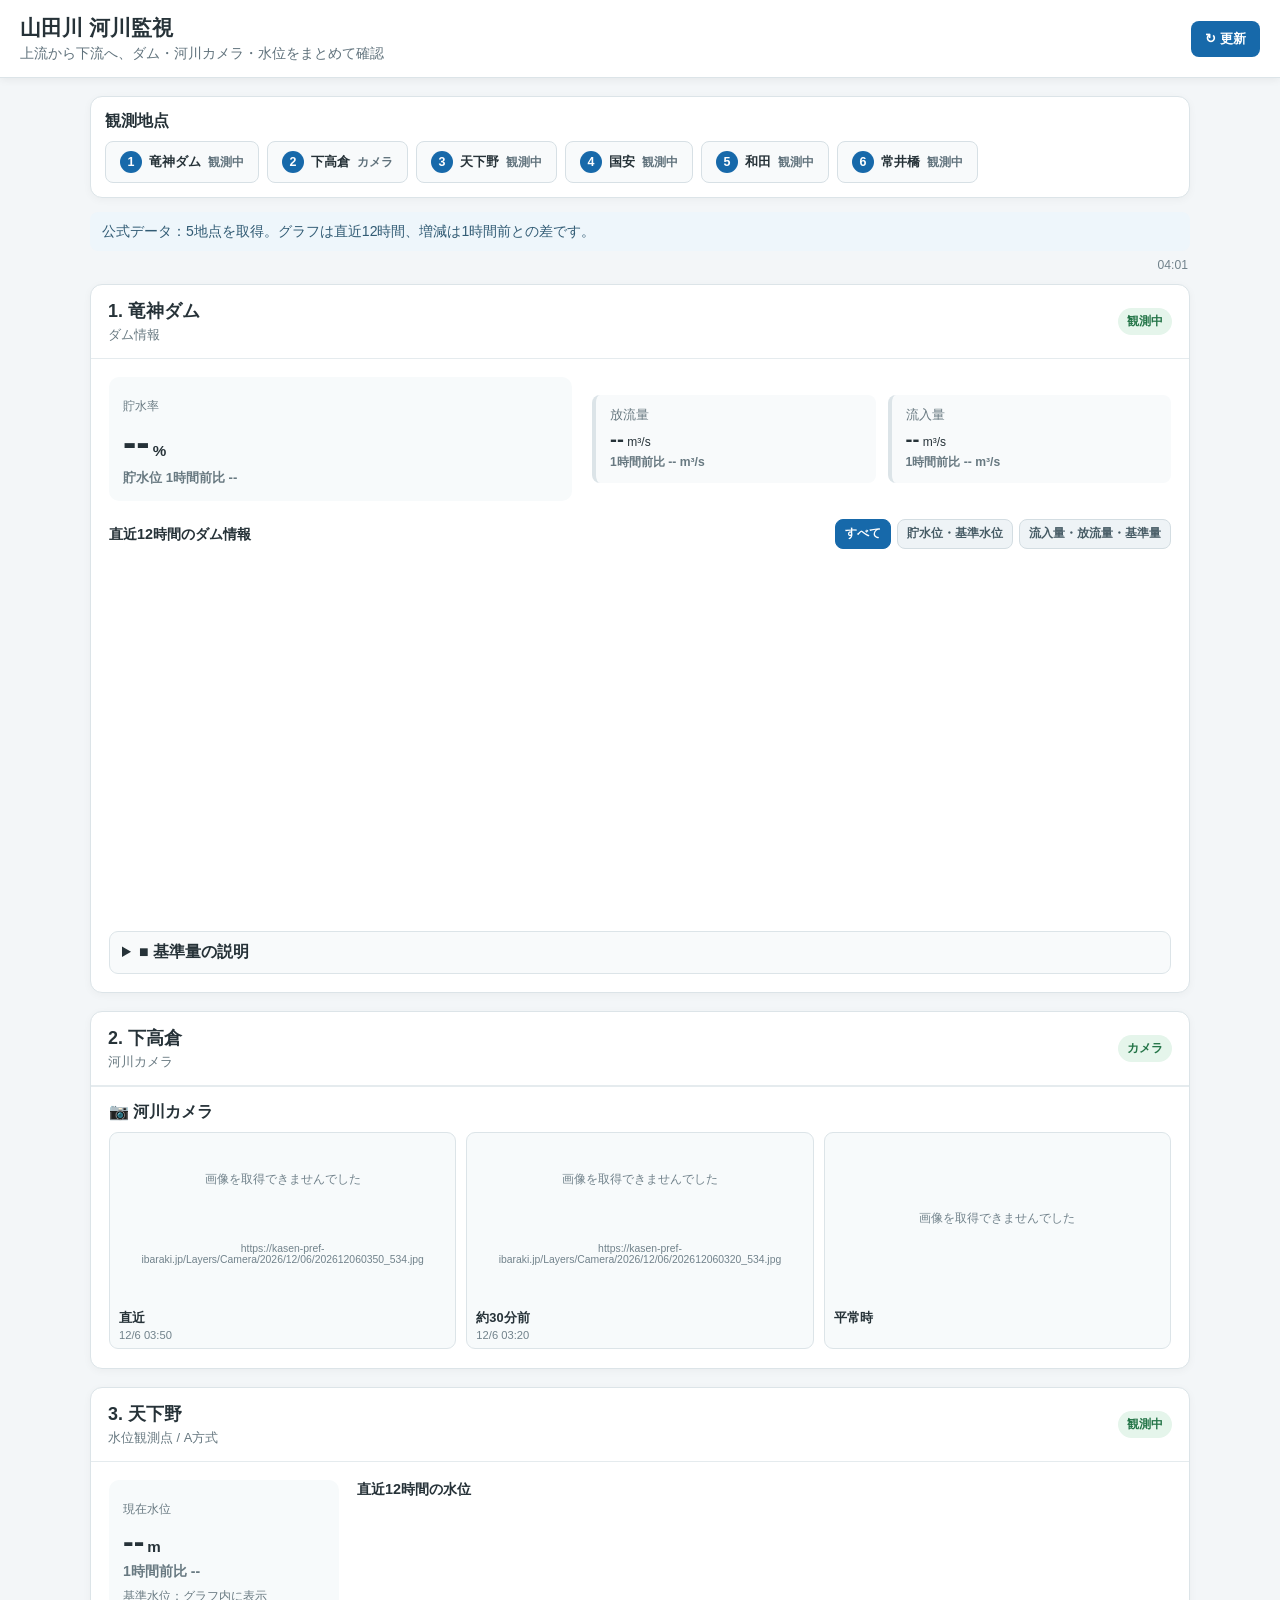
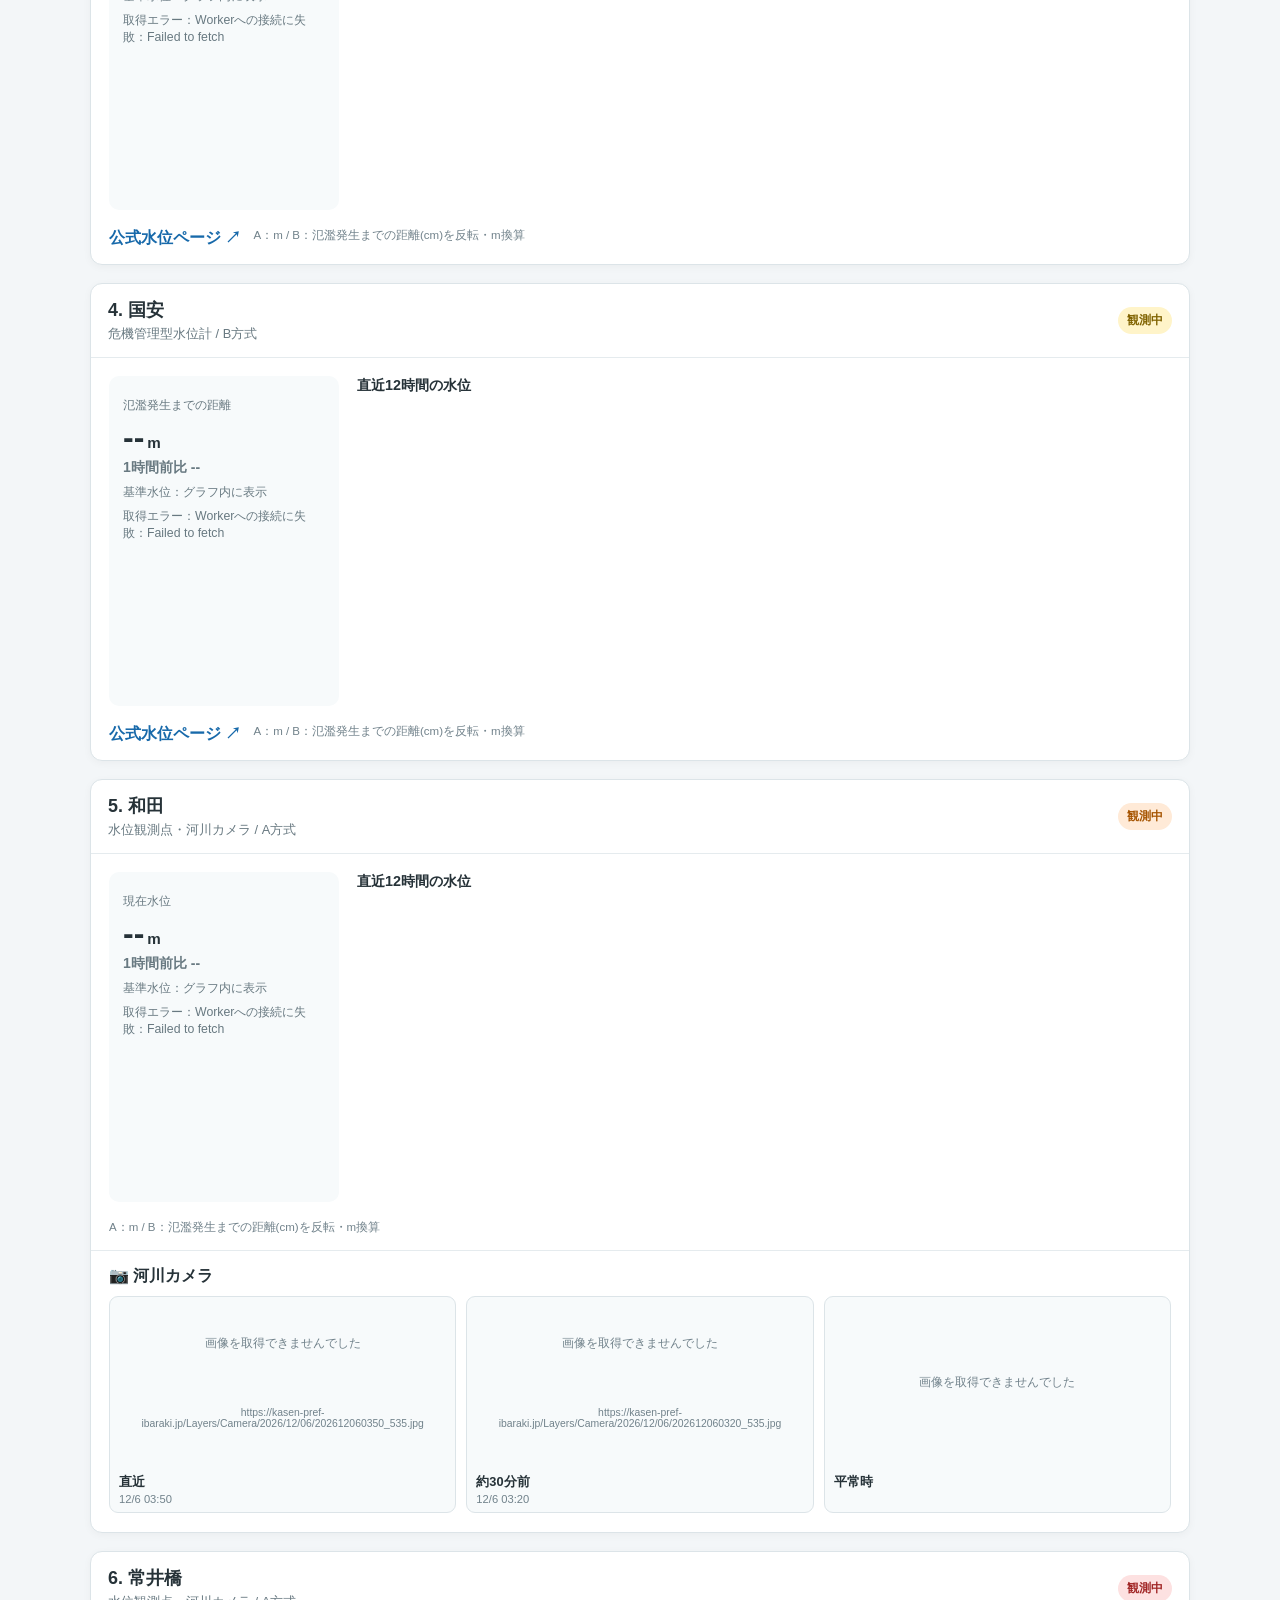
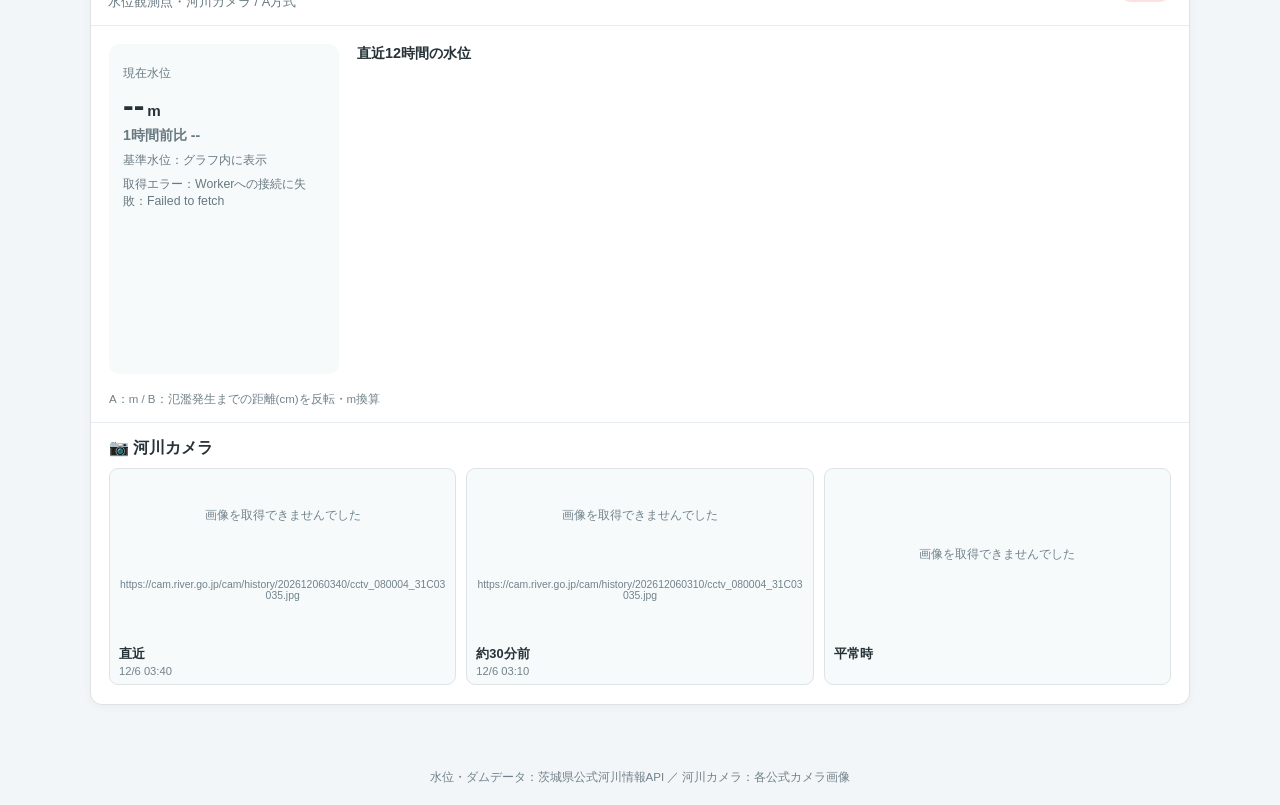
==== commit 468d936a: "プロトタイプに戻した" ====
--- a/index.html
+++ b/index.html
@@ -1 +1,24 @@
-<!doctype html><html lang="ja"><head><meta charset="UTF-8"><meta name="viewport" content="width=device-width,initial-scale=1"><title>山田川 河川監視</title><link rel="stylesheet" href="style.css"><script src="https://cdn.jsdelivr.net/npm/chart.js@4.4.4/dist/chart.umd.min.js"></script></head><body><header><div><h1>山田川 河川監視</h1><p>上流から下流へ、河川カメラ・水位をまとめて確認</p></div><button id="refreshBtn">↻ 更新</button></header><main><section class="summary"><h2>観測地点</h2><div id="stationSummary"></div></section><div id="message">データを取得しています…</div><div id="updatedAt"></div><section id="stationList"></section></main><footer>水位データ：茨城県公式河川情報API ／ 河川カメラ：各公式カメラ画像</footer><script src="script.js"></script></body></html>
+<!doctype html>
+<html lang="ja">
+<head>
+<meta charset="UTF-8">
+<meta name="viewport" content="width=device-width,initial-scale=1">
+<title>山田川 河川監視</title>
+<link rel="stylesheet" href="style.css">
+<script src="https://cdn.jsdelivr.net/npm/chart.js@4.4.4/dist/chart.umd.min.js"></script>
+</head>
+<body>
+<header>
+  <div><h1>山田川 河川監視</h1><p>上流から下流へ、ダム・河川カメラ・水位をまとめて確認</p></div>
+  <button id="refreshBtn">↻ 更新</button>
+</header>
+<main>
+  <section class="summary"><h2>観測地点</h2><div id="stationSummary"></div></section>
+  <div id="message">データを取得しています…</div>
+  <div id="updatedAt"></div>
+  <section id="stationList"></section>
+</main>
+<footer>水位・ダムデータ：茨城県公式河川情報API ／ 河川カメラ：各公式カメラ画像</footer>
+<script src="script.js"></script>
+</body>
+</html>
--- a/style.css
+++ b/style.css
@@ -1,4 +1,4 @@
-*{box-sizing:border-box}body{margin:0;font-family:-apple-system,BlinkMacSystemFont,"Segoe UI","Noto Sans JP",sans-serif;background:#f3f6f8;color:#263238}header{position:sticky;top:0;z-index:10;display:flex;justify-content:space-between;align-items:center;padding:14px 20px;background:rgba(255,255,255,.97);border-bottom:1px solid #dce4e8;box-shadow:0 2px 8px rgba(0,0,0,.06)}header h1{margin:0 0 3px;font-size:1.3rem}header p{margin:0;color:#60727c;font-size:.85rem}button{border:0;border-radius:8px;padding:9px 14px;background:#1769aa;color:white;font-weight:bold;cursor:pointer}button:disabled{opacity:.6}main{width:min(1100px,calc(100% - 24px));margin:18px auto 45px}.summary,.station-card{background:#fff;border:1px solid #dce4e8;border-radius:12px;box-shadow:0 2px 8px rgba(0,0,0,.04)}.summary{padding:14px;margin-bottom:14px}.summary h2{margin:0 0 9px;font-size:1rem}#stationSummary{display:flex;flex-wrap:wrap;gap:8px}.summary-item{display:flex;align-items:center;gap:7px;border:1px solid #d7e0e5;border-radius:8px;background:#f8fafb;color:#263238}.summary-number{width:22px;height:22px;display:grid;place-items:center;border-radius:50%;background:#1769aa;color:#fff;font-size:.78rem}.summary-status{color:#60727c;font-size:.76rem}.message{padding:10px 12px;border-radius:8px;background:#eef6fb;color:#315b74;font-size:.88rem}.error-text{color:#b02a2a}.station-card{margin-bottom:18px;overflow:hidden}.station-header{display:flex;justify-content:space-between;gap:10px;align-items:center;padding:14px 17px;border-bottom:1px solid #e5ebee}.station-title h3{margin:0;font-size:1.12rem}.station-type{margin-top:4px;color:#687981;font-size:.8rem}.status{border-radius:999px;padding:5px 9px;font-size:.75rem;font-weight:bold}.status.green{background:#e5f5eb;color:#237447}.status.yellow{background:#fff4c9;color:#806300}.status.orange{background:#ffead7;color:#a65400}.status.red{background:#fde1e1;color:#a12626}.station-body{display:grid;grid-template-columns:230px minmax(0,1fr);gap:18px;padding:18px}.water-panel{border-radius:10px;background:#f7fafb;padding:14px}.water-label{color:#687981;font-size:.77rem;margin-top:7px}.water-value{margin:5px 0 2px;font-size:2rem;font-weight:800}.unit{font-size:.95rem;margin-left:3px}.change{font-weight:700;font-size:.88rem}.change.up{color:#c43e3e}.change.down{color:#1769aa}.change.flat{color:#687981}.chart-wrap{min-width:0}.chart-title{margin-bottom:7px;font-weight:bold;font-size:.9rem}.chart-wrap canvas{width:100%!important;height:300px!important}.links{padding:0 18px 15px;display:flex;gap:12px;flex-wrap:wrap}.links a{color:#1769aa;font-weight:bold;text-decoration:none}.links-note{color:#71828b;font-size:.72rem}.camera-section{border-top:1px solid #e5ebee;padding:15px 18px 19px}.camera-section h4{margin:0 0 9px}.camera-grid{display:grid;grid-template-columns:repeat(3,minmax(0,1fr));gap:10px}.camera-card{min-width:0;border:1px solid #dce4e8;border-radius:9px;overflow:hidden;background:#f7fafb}.camera-card img{display:block;width:100%;aspect-ratio:4/3;object-fit:cover;background:#e9eef1}.camera-error{min-height:170px;place-items:center;padding:10px;text-align:center;color:#71828b;font-size:.78rem;overflow-wrap:anywhere}.camera-caption{padding:7px 9px;font-size:.8rem;font-weight:bold}.camera-time{margin-top:2px;color:#71828b;font-size:.7rem;font-weight:normal}#updatedAt{margin:7px 2px 12px;color:#71828b;font-size:.76rem;text-align:right}footer{padding:20px;text-align:center;color:#71828b;font-size:.72rem}@media(max-width:760px){header{align-items:flex-start}.station-body{grid-template-columns:1fr}.camera-grid{grid-template-columns:1fr}.chart-wrap canvas{height:260px!important}}
-.chart-controls{display:flex;flex-wrap:wrap;gap:6px;margin-bottom:8px}.chart-btn{border:1px solid #b9c8d1;background:#fff;border-radius:7px;padding:5px 9px;font-size:12px;cursor:pointer}.chart-btn.active{background:#163b55;color:#fff}.sub-values{display:grid;grid-template-columns:1fr 1fr;gap:8px;margin:8px 0 12px}.sub-value{border:1px solid #e0e7eb;border-radius:8px;padding:8px}.sub-value .label{font-size:11px;color:#687a85}.sub-value .value{font-size:18px;font-weight:750}.sub-change{font-size:11px;font-weight:700}.explanation{margin:0 16px 16px;padding:13px;border:1px solid #dbe5ea;border-radius:10px;background:#f8fbfc}.explanation summary{cursor:pointer;font-weight:700}.explanation dt{font-weight:700;font-size:12px;margin-top:8px}.explanation dd{margin:3px 0;font-size:12px;color:#586b76}
-
-.chart-error{margin-top:8px;padding:8px;border-radius:7px;background:#fff0f0;color:#a52b2b;font-size:11px}
+*{box-sizing:border-box}body{margin:0;font-family:-apple-system,BlinkMacSystemFont,"Segoe UI","Noto Sans JP",sans-serif;background:#f3f6f8;color:#263238}header{position:sticky;top:0;z-index:10;display:flex;justify-content:space-between;align-items:center;padding:14px 20px;background:rgba(255,255,255,.97);border-bottom:1px solid #dce4e8;box-shadow:0 2px 8px rgba(0,0,0,.06)}header h1{margin:0 0 3px;font-size:1.3rem}header p{margin:0;color:#60727c;font-size:.85rem}button{border:0;border-radius:8px;padding:9px 14px;background:#1769aa;color:white;font-weight:bold;cursor:pointer}button:disabled{opacity:.6}main{width:min(1100px,calc(100% - 24px));margin:18px auto 45px}.summary,.station-card{background:#fff;border:1px solid #dce4e8;border-radius:12px;box-shadow:0 2px 8px rgba(0,0,0,.04)}.summary{padding:14px;margin-bottom:14px}.summary h2{margin:0 0 9px;font-size:1rem}#stationSummary{display:flex;flex-wrap:wrap;gap:8px}.summary-item{display:flex;align-items:center;gap:7px;border:1px solid #d7e0e5;border-radius:8px;background:#f8fafb;color:#263238}.summary-number{width:22px;height:22px;display:grid;place-items:center;border-radius:50%;background:#1769aa;color:#fff;font-size:.78rem}.summary-status{color:#60727c;font-size:.76rem}.message{padding:10px 12px;border-radius:8px;background:#eef6fb;color:#315b74;font-size:.88rem}.error-text{color:#b02a2a}#message{padding:10px 12px;border-radius:8px;background:#eef6fb;color:#315b74;font-size:.88rem}.station-card{margin-bottom:18px;overflow:hidden}.station-header{display:flex;justify-content:space-between;gap:10px;align-items:center;padding:14px 17px;border-bottom:1px solid #e5ebee}.station-title h3{margin:0;font-size:1.12rem}.station-type{margin-top:4px;color:#687981;font-size:.8rem}.status{border-radius:999px;padding:5px 9px;font-size:.75rem;font-weight:bold}.status.green{background:#e5f5eb;color:#237447}.status.yellow{background:#fff4c9;color:#806300}.status.orange{background:#ffead7;color:#a65400}.status.red{background:#fde1e1;color:#a12626}.station-body{display:grid;grid-template-columns:230px minmax(0,1fr);gap:18px;padding:18px}.water-panel{border-radius:10px;background:#f7fafb;padding:14px}.water-label{color:#687981;font-size:.77rem;margin-top:7px}.water-value{margin:5px 0 2px;font-size:2rem;font-weight:800}.unit{font-size:.95rem;margin-left:3px}.change{font-weight:700;font-size:.88rem}.change.up,.dam-sub-change.up,.dam-flow-item em.up{color:#c43e3e}.change.down,.dam-sub-change.down,.dam-flow-item em.down{color:#1769aa}.change.flat,.dam-sub-change.flat,.dam-flow-item em.flat{color:#687981}.chart-wrap{min-width:0}.chart-title{margin-bottom:7px;font-weight:bold;font-size:.9rem}.chart-wrap canvas{width:100%!important;height:300px!important}.links{padding:0 18px 15px;display:flex;gap:12px;flex-wrap:wrap}.links a{color:#1769aa;font-weight:bold;text-decoration:none}.links-note{color:#71828b;font-size:.72rem}.camera-section{border-top:1px solid #e5ebee;padding:15px 18px 19px}.camera-section h4{margin:0 0 9px}.camera-grid{display:grid;grid-template-columns:repeat(3,minmax(0,1fr));gap:10px}.camera-card{min-width:0;border:1px solid #dce4e8;border-radius:9px;overflow:hidden;background:#f7fafb}.camera-card img{display:block;width:100%;aspect-ratio:4/3;object-fit:cover;background:#e9eef1}.camera-error{min-height:170px;place-items:center;padding:10px;text-align:center;color:#71828b;font-size:.78rem;overflow-wrap:anywhere}.camera-caption{padding:7px 9px;font-size:.8rem;font-weight:bold}.camera-time{margin-top:2px;color:#71828b;font-size:.7rem;font-weight:normal}#updatedAt{margin:7px 2px 12px;color:#71828b;font-size:.76rem;text-align:right}footer{padding:20px;text-align:center;color:#71828b;font-size:.72rem}
+/* 竜神ダム */
+.dam-summary{display:grid;grid-template-columns:minmax(240px,1fr) minmax(300px,1.25fr);gap:20px;padding:18px}.dam-main-value{border-radius:10px;background:#f7fafb;padding:14px}.dam-main-value .water-value{font-size:2.5rem}.dam-sub-change{font-size:.82rem;font-weight:700;margin-top:4px}.dam-flow-values{display:grid;grid-template-columns:1fr 1fr;gap:12px;align-items:center}.dam-flow-item{padding:12px 14px;border-left:4px solid #dce4e8;background:#f8fafb;border-radius:8px}.dam-flow-item span{display:block;color:#687981;font-size:.8rem}.dam-flow-item strong{display:block;font-size:1.3rem;margin-top:3px}.dam-flow-item strong small{font-size:.75rem;font-weight:normal}.dam-flow-item em{display:block;font-style:normal;font-size:.76rem;font-weight:700;margin-top:3px}.dam-chart-section{padding:0 18px 18px}.chart-title-row{display:flex;justify-content:space-between;align-items:center;gap:10px;flex-wrap:wrap;margin-bottom:8px}.chart-title-row .chart-title{margin:0}.dam-mode-buttons{display:flex;flex-wrap:wrap;gap:6px}.dam-mode-btn{padding:6px 9px;background:#eef3f6;color:#455a64;border:1px solid #d3dde2;font-size:.74rem}.dam-mode-btn.active{background:#1769aa;color:#fff;border-color:#1769aa}.dam-chart-wrap{height:360px}.dam-chart-wrap canvas{width:100%!important;height:360px!important}.dam-reference{margin-top:14px;border:1px solid #dce4e8;border-radius:9px;background:#f8fafb}.dam-reference summary{padding:10px 12px;cursor:pointer;font-weight:bold}.dam-reference-grid{display:grid;grid-template-columns:1fr 1fr;gap:18px;padding:4px 15px 15px}.dam-reference h4{margin:10px 0 6px;font-size:.9rem}.dam-reference ul{margin:0 0 8px;padding-left:1.2em;font-size:.8rem;line-height:1.7}.dam-reference p{margin:0;color:#5f7078;font-size:.76rem;line-height:1.7}
+@media(max-width:760px){header{align-items:flex-start}.station-body,.dam-summary{grid-template-columns:1fr}.camera-grid{grid-template-columns:1fr}.chart-wrap canvas{height:260px!important}.dam-chart-wrap,.dam-chart-wrap canvas{height:320px!important}.dam-flow-values{grid-template-columns:1fr}.dam-reference-grid{grid-template-columns:1fr}}
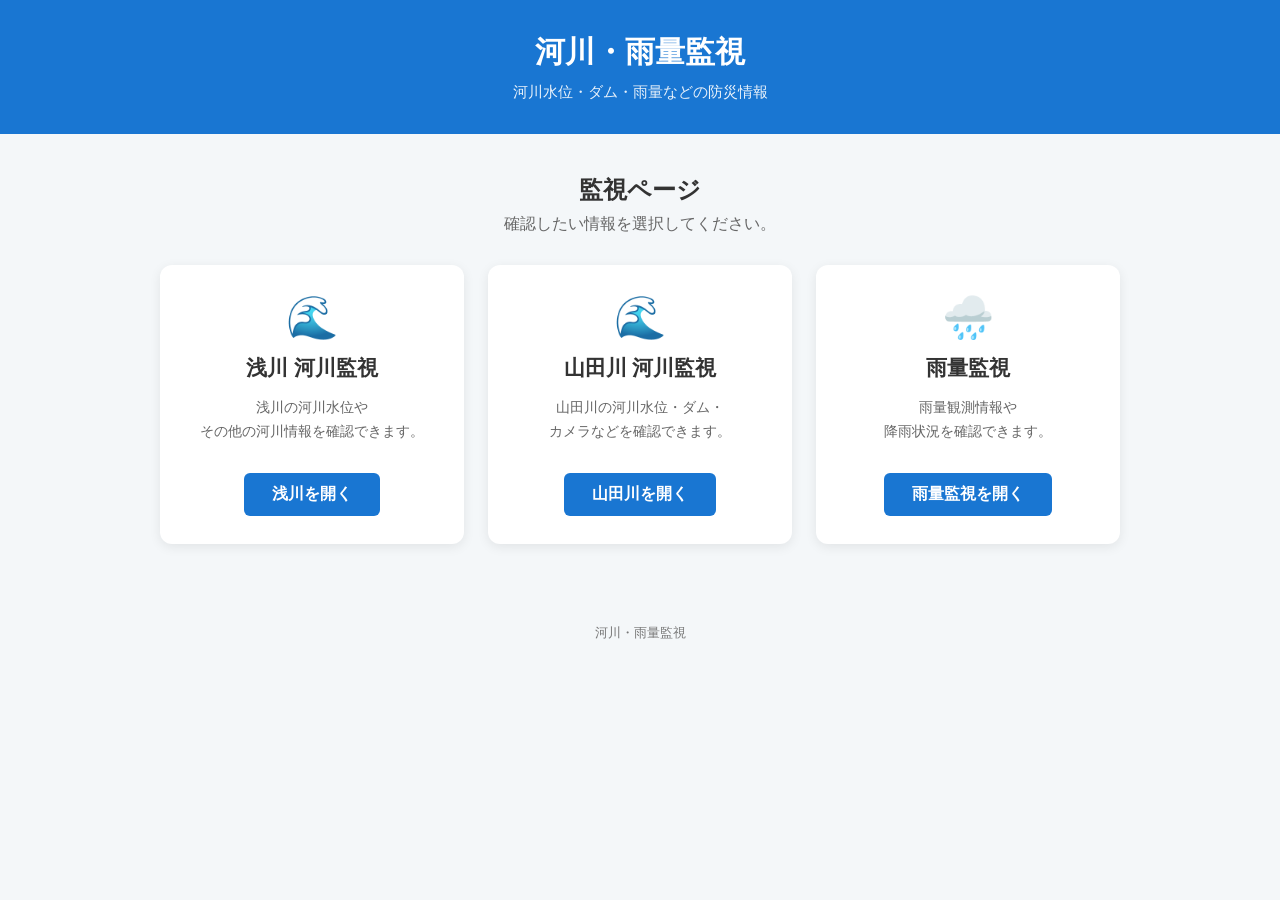
==== commit 2232bc58: "ver2.2 up" ====
--- a/index.html
+++ b/index.html
@@ -1,24 +1,211 @@
-<!doctype html>
+<!DOCTYPE html>
 <html lang="ja">
 <head>
-<meta charset="UTF-8">
-<meta name="viewport" content="width=device-width,initial-scale=1">
-<title>山田川 河川監視</title>
-<link rel="stylesheet" href="style.css">
-<script src="https://cdn.jsdelivr.net/npm/chart.js@4.4.4/dist/chart.umd.min.js"></script>
+    <meta charset="UTF-8">
+    <meta name="viewport" content="width=device-width, initial-scale=1.0">
+    <title>河川・雨量監視</title>
+
+    <style>
+        * {
+            box-sizing: border-box;
+        }
+
+        body {
+            margin: 0;
+            font-family:
+                -apple-system,
+                BlinkMacSystemFont,
+                "Segoe UI",
+                "Hiragino Kaku Gothic ProN",
+                "Yu Gothic",
+                Meiryo,
+                sans-serif;
+            background: #f4f7f9;
+            color: #333;
+        }
+
+        header {
+            background: #1976d2;
+            color: white;
+            text-align: center;
+            padding: 32px 20px;
+        }
+
+        header h1 {
+            margin: 0;
+            font-size: 30px;
+        }
+
+        header p {
+            margin: 10px 0 0;
+            font-size: 15px;
+            opacity: 0.9;
+        }
+
+        main {
+            max-width: 1000px;
+            margin: 40px auto;
+            padding: 0 20px;
+        }
+
+        .section-title {
+            text-align: center;
+            margin-bottom: 30px;
+        }
+
+        .section-title h2 {
+            margin: 0;
+            font-size: 24px;
+        }
+
+        .section-title p {
+            margin-top: 8px;
+            color: #666;
+        }
+
+        .monitor-list {
+            display: grid;
+            grid-template-columns: repeat(auto-fit, minmax(260px, 1fr));
+            gap: 24px;
+        }
+
+        .monitor-card {
+            background: white;
+            border-radius: 12px;
+            padding: 28px 24px;
+            box-shadow: 0 3px 12px rgba(0, 0, 0, 0.08);
+            text-align: center;
+            transition: transform 0.2s, box-shadow 0.2s;
+        }
+
+        .monitor-card:hover {
+            transform: translateY(-4px);
+            box-shadow: 0 6px 18px rgba(0, 0, 0, 0.12);
+        }
+
+        .monitor-icon {
+            font-size: 42px;
+            margin-bottom: 12px;
+        }
+
+        .monitor-card h3 {
+            margin: 8px 0 10px;
+            font-size: 21px;
+        }
+
+        .monitor-card p {
+            color: #666;
+            font-size: 14px;
+            line-height: 1.7;
+            min-height: 48px;
+        }
+
+        .monitor-button {
+            display: inline-block;
+            margin-top: 15px;
+            padding: 11px 28px;
+            background: #1976d2;
+            color: white;
+            text-decoration: none;
+            border-radius: 6px;
+            font-weight: bold;
+            transition: background 0.2s;
+        }
+
+        .monitor-button:hover {
+            background: #125aa0;
+        }
+
+        footer {
+            margin-top: 60px;
+            padding: 20px;
+            text-align: center;
+            color: #777;
+            font-size: 13px;
+        }
+
+        @media (max-width: 600px) {
+            header {
+                padding: 25px 15px;
+            }
+
+            header h1 {
+                font-size: 25px;
+            }
+
+            main {
+                margin-top: 30px;
+            }
+
+            .monitor-list {
+                grid-template-columns: 1fr;
+            }
+        }
+    </style>
 </head>
+
 <body>
+
 <header>
-  <div><h1>山田川 河川監視</h1><p>上流から下流へ、ダム・河川カメラ・水位をまとめて確認</p></div>
-  <button id="refreshBtn">↻ 更新</button>
+    <h1>河川・雨量監視</h1>
+    <p>河川水位・ダム・雨量などの防災情報</p>
 </header>
+
 <main>
-  <section class="summary"><h2>観測地点</h2><div id="stationSummary"></div></section>
-  <div id="message">データを取得しています…</div>
-  <div id="updatedAt"></div>
-  <section id="stationList"></section>
+
+    <div class="section-title">
+        <h2>監視ページ</h2>
+        <p>確認したい情報を選択してください。</p>
+    </div>
+
+    <div class="monitor-list">
+
+        <!-- 浅川 -->
+        <div class="monitor-card">
+            <div class="monitor-icon">🌊</div>
+            <h3>浅川 河川監視</h3>
+            <p>
+                浅川の河川水位や<br>
+                その他の河川情報を確認できます。
+            </p>
+            <a class="monitor-button" href="asakawa/">
+                浅川を開く
+            </a>
+        </div>
+
+        <!-- 山田川 -->
+        <div class="monitor-card">
+            <div class="monitor-icon">🌊</div>
+            <h3>山田川 河川監視</h3>
+            <p>
+                山田川の河川水位・ダム・<br>
+                カメラなどを確認できます。
+            </p>
+            <a class="monitor-button" href="yamada/">
+                山田川を開く
+            </a>
+        </div>
+
+        <!-- 雨量 -->
+        <div class="monitor-card">
+            <div class="monitor-icon">🌧️</div>
+            <h3>雨量監視</h3>
+            <p>
+                雨量観測情報や<br>
+                降雨状況を確認できます。
+            </p>
+            <a class="monitor-button" href="rainfall/">
+                雨量監視を開く
+            </a>
+        </div>
+
+    </div>
+
 </main>
-<footer>水位・ダムデータ：茨城県公式河川情報API ／ 河川カメラ：各公式カメラ画像</footer>
-<script src="script.js"></script>
+
+<footer>
+    河川・雨量監視
+</footer>
+
 </body>
-</html>
+</html>
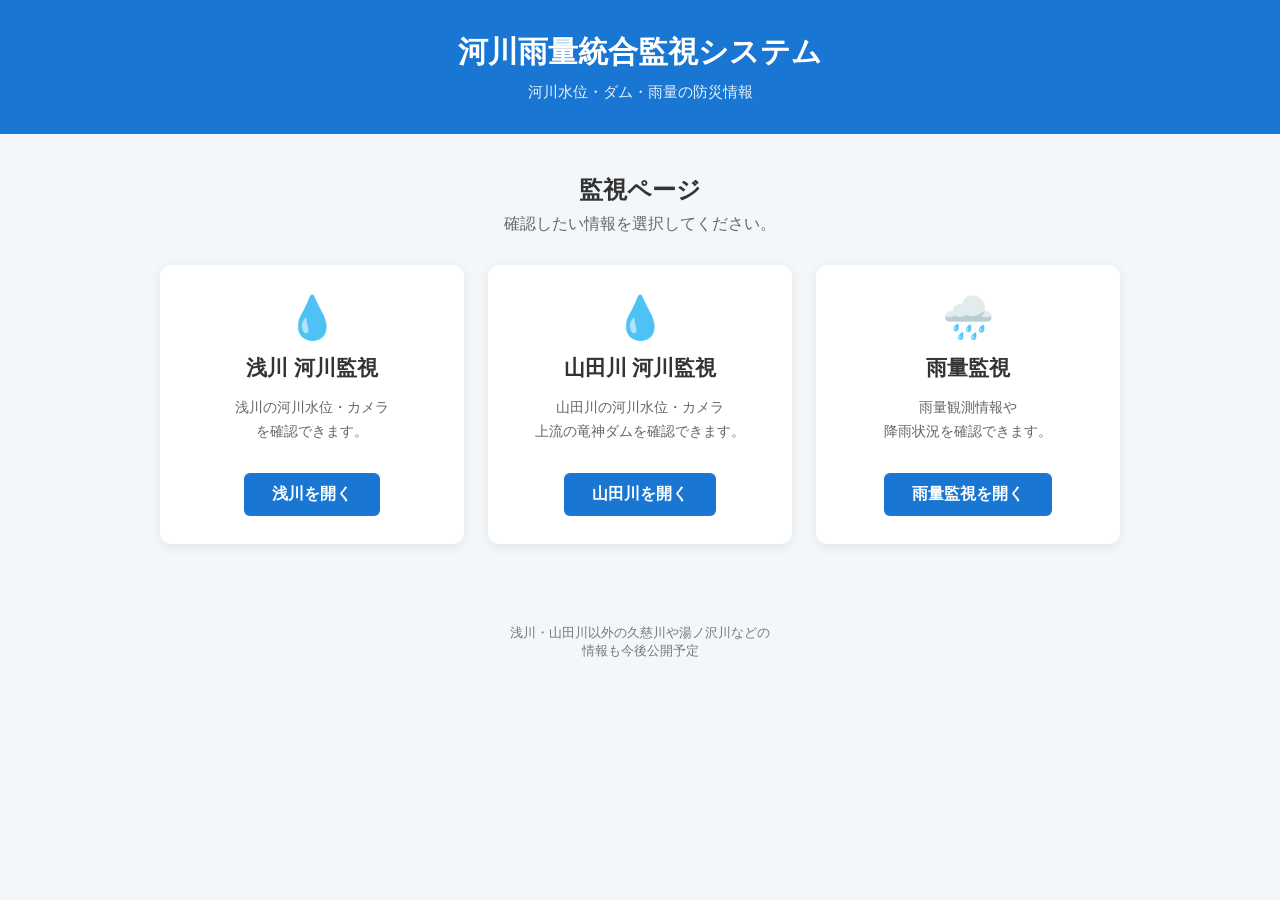
==== commit 5b55d9f1: "ver2.3 up 新規：浅川" ====
--- a/index.html
+++ b/index.html
@@ -3,7 +3,7 @@
 <head>
     <meta charset="UTF-8">
     <meta name="viewport" content="width=device-width, initial-scale=1.0">
-    <title>河川・雨量監視</title>
+    <title>河川雨量統合監視システム</title>
 
     <style>
         * {
@@ -147,8 +147,8 @@
 <body>
 
 <header>
-    <h1>河川・雨量監視</h1>
-    <p>河川水位・ダム・雨量などの防災情報</p>
+    <h1>河川雨量統合監視システム</h1>
+    <p>河川水位・ダム・雨量の防災情報</p>
 </header>
 
 <main>
@@ -162,11 +162,11 @@
 
         <!-- 浅川 -->
         <div class="monitor-card">
-            <div class="monitor-icon">🌊</div>
+            <div class="monitor-icon">💧</div>
             <h3>浅川 河川監視</h3>
             <p>
-                浅川の河川水位や<br>
-                その他の河川情報を確認できます。
+                浅川の河川水位・カメラ<br>
+                を確認できます。
             </p>
             <a class="monitor-button" href="asakawa/">
                 浅川を開く
@@ -175,11 +175,11 @@
 
         <!-- 山田川 -->
         <div class="monitor-card">
-            <div class="monitor-icon">🌊</div>
+            <div class="monitor-icon">💧</div>
             <h3>山田川 河川監視</h3>
             <p>
-                山田川の河川水位・ダム・<br>
-                カメラなどを確認できます。
+                山田川の河川水位・カメラ<br>
+                上流の竜神ダムを確認できます。
             </p>
             <a class="monitor-button" href="yamada/">
                 山田川を開く
@@ -204,7 +204,8 @@
 </main>
 
 <footer>
-    河川・雨量監視
+    浅川・山田川以外の久慈川や湯ノ沢川などの<br>
+    情報も今後公開予定
 </footer>
 
 </body>
